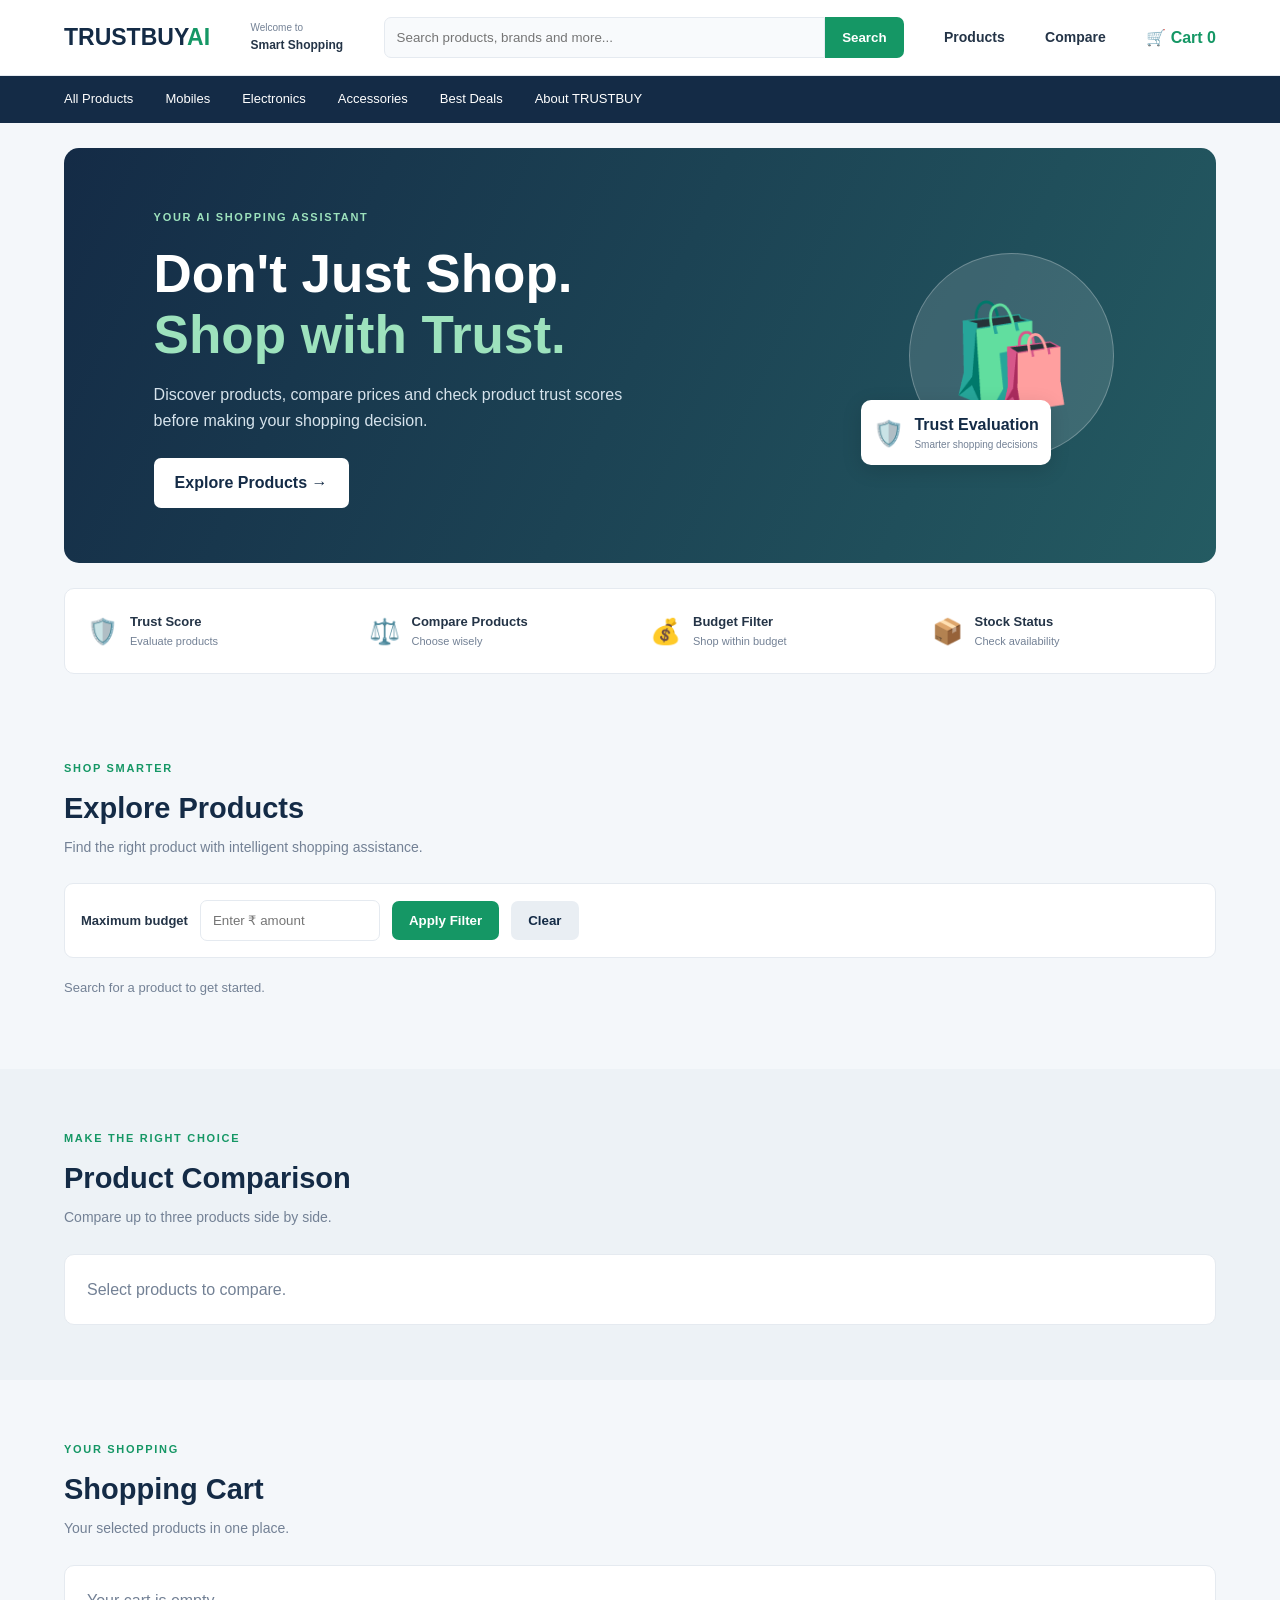
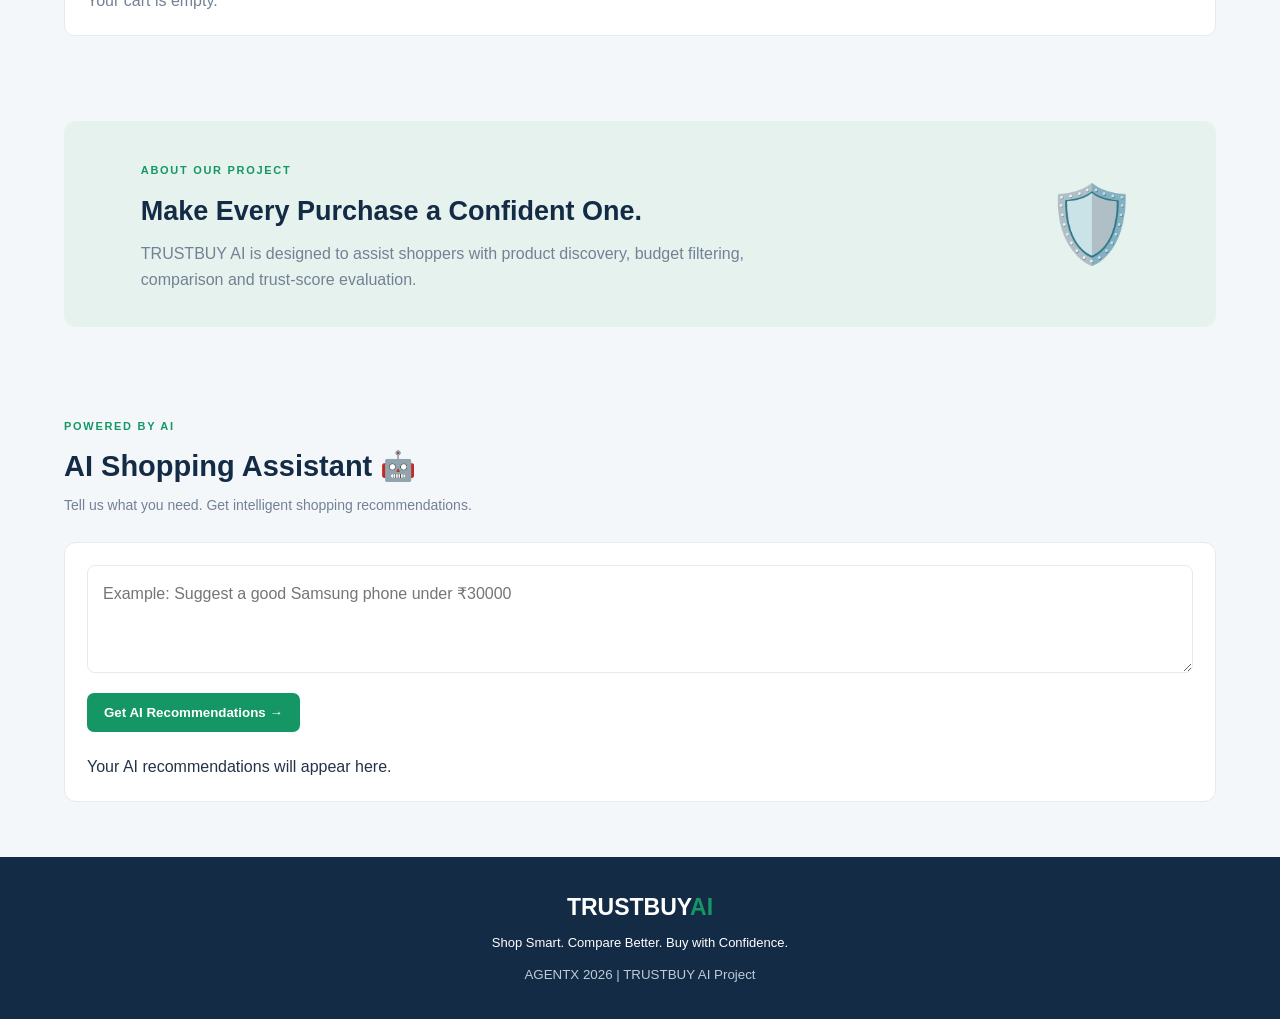
==== frontend/index.html @ 99972a42 "Update TRUSTBUY AI frontend and shopping assistant" ====
<!DOCTYPE html>
<html lang="en">
<head>
    <meta charset="UTF-8">
    <meta name="viewport" content="width=device-width, initial-scale=1.0">
    <title>TRUSTBUY AI | Smart Shopping Marketplace</title>
    <link rel="stylesheet" href="style.css">
</head>
<body>

<header class="topbar">
    <a href="#" class="brand">TRUSTBUY<span>AI</span></a>

    <div class="location">
        <small>Welcome to</small>
        <strong>Smart Shopping</strong>
    </div>

    <div class="header-search">
        <input id="searchInput" placeholder="Search products, brands and more...">
        <button id="searchButton">Search</button>
    </div>

    <a href="#products" class="nav-link">Products</a>
    <a href="#comparison" class="nav-link">Compare</a>
    <a href="#cart" class="cart-link">🛒 Cart <b id="cartCount">0</b></a>
</header>

<nav class="category-nav">
    <a href="#products">All Products</a>
    <a href="#products">Mobiles</a>
    <a href="#products">Electronics</a>
    <a href="#products">Accessories</a>
    <a href="#products">Best Deals</a>
    <a href="#about">About TRUSTBUY</a>
</nav>

<main>
    <section class="hero">
        <div class="hero-text">
            <span class="eyebrow">YOUR AI SHOPPING ASSISTANT</span>
            <h1>Don't Just Shop.<br><span>Shop with Trust.</span></h1>
            <p>
                Discover products, compare prices and check product
                trust scores before making your shopping decision.
            </p>
            <a href="#products" class="hero-button">Explore Products →</a>
        </div>

        <div class="hero-visual">
            <div class="hero-circle">🛍️</div>
            <div class="trust-floating">
                <span>🛡️</span>
                <div>
                    <strong>Trust Evaluation</strong>
                    <small>Smarter shopping decisions</small>
                </div>
            </div>
        </div>
    </section>

    <section class="benefits">
        <div>🛡️ <span><strong>Trust Score</strong><small>Evaluate products</small></span></div>
        <div>⚖️ <span><strong>Compare Products</strong><small>Choose wisely</small></span></div>
        <div>💰 <span><strong>Budget Filter</strong><small>Shop within budget</small></span></div>
        <div>📦 <span><strong>Stock Status</strong><small>Check availability</small></span></div>
    </section>

    <section class="content-section" id="products">
        <div class="section-title">
            <div>
                <span class="eyebrow">SHOP SMARTER</span>
                <h2>Explore Products</h2>
                <p>Find the right product with intelligent shopping assistance.</p>
            </div>
        </div>

        <div class="filter-bar">
            <label for="budgetInput">Maximum budget</label>
            <input type="number" id="budgetInput" placeholder="Enter ₹ amount" min="0">
            <button id="budgetButton">Apply Filter</button>
            <button id="clearButton" class="light-button">Clear</button>
        </div>

        <p id="resultMessage" class="result-message">
            Search for a product to get started.
        </p>

        <div id="productList" class="product-grid"></div>
    </section>

    <section class="content-section comparison-section" id="comparison">
        <div class="section-title">
            <div>
                <span class="eyebrow">MAKE THE RIGHT CHOICE</span>
                <h2>Product Comparison</h2>
                <p>Compare up to three products side by side.</p>
            </div>
        </div>
        <div id="comparisonContent" class="empty-panel">
            Select products to compare.
        </div>
    </section>

    <section class="content-section" id="cart">
        <div class="section-title">
            <div>
                <span class="eyebrow">YOUR SHOPPING</span>
                <h2>Shopping Cart</h2>
                <p>Your selected products in one place.</p>
            </div>
        </div>
        <div id="cartContent" class="empty-panel">
            Your cart is empty.
        </div>
    </section>

    <section class="about-section" id="about">
        <div>
            <span class="eyebrow">ABOUT OUR PROJECT</span>
            <h2>Make Every Purchase a Confident One.</h2>
            <p>
                TRUSTBUY AI is designed to assist shoppers with
                product discovery, budget filtering, comparison
                and trust-score evaluation.
            </p>
        </div>
        <div class="about-icon">🛡️</div>
    </section>
</main>

<section class="content-section" id="ai-assistant">
    <div class="section-title">
        <div>
            <span class="eyebrow">POWERED BY AI</span>
            <h2>AI Shopping Assistant 🤖</h2>
            <p>Tell us what you need. Get intelligent shopping recommendations.</p>
        </div>
    </div>

    <div class="ai-panel">
        <textarea id="aiQuery"
            placeholder="Example: Suggest a good Samsung phone under ₹30000"
            rows="3"></textarea>

        <button id="aiButton">Get AI Recommendations →</button>

        <div id="aiResult" class="ai-result">
            Your AI recommendations will appear here.
        </div>
    </div>
</section>

<footer>
    <a href="#" class="brand">TRUSTBUY<span>AI</span></a>
    <p>Shop Smart. Compare Better. Buy with Confidence.</p>
    <small>AGENTX 2026 | TRUSTBUY AI Project</small>
</footer>

<script src="script.js"></script>
</body>
</html>
---- frontend/style.css ----
:root {
    --navy: #142b46;
    --green: #159765;
    --light: #f4f7fa;
    --text: #243447;
    --muted: #738195;
    --border: #e5eaf0;
}

* {
    margin: 0;
    padding: 0;
    box-sizing: border-box;
}

html {
    scroll-behavior: smooth;
}

body {
    font-family: Arial, sans-serif;
    background: var(--light);
    color: var(--text);
    line-height: 1.6;
}

a {
    text-decoration: none;
    color: inherit;
}

button {
    cursor: pointer;
    border: none;
    font-weight: 600;
    border-radius: 7px;
    padding: 12px 17px;
    background: var(--green);
    color: white;
}

button:hover {
    background: #107c52;
}

button:disabled {
    opacity: .5;
    cursor: not-allowed;
}

input {
    padding: 12px;
    border: 1px solid var(--border);
    border-radius: 7px;
    outline: none;
    min-width: 0;
}

input:focus {
    border-color: var(--green);
}

/* HEADER */

.topbar {
    background: white;
    min-height: 76px;
    padding: 12px 5%;
    display: flex;
    align-items: center;
    gap: 22px;
    justify-content: space-between;
    flex-wrap: wrap;
    border-bottom: 1px solid var(--border);
}

.brand {
    font-size: 23px;
    font-weight: 800;
    color: var(--navy);
    white-space: nowrap;
}

.brand span {
    color: var(--green);
}

.location {
    display: flex;
    flex-direction: column;
    font-size: 12px;
}

.location small {
    color: var(--muted);
}

.header-search {
    display: flex;
    flex: 1;
    max-width: 520px;
}

.header-search input {
    flex: 1;
    border-radius: 7px 0 0 7px;
    background: #f8fafc;
}

.header-search button {
    border-radius: 0 7px 7px 0;
}

.nav-link {
    font-size: 14px;
    font-weight: 600;
}

.cart-link {
    color: var(--green);
    font-weight: bold;
}

/* CATEGORY NAV */

.category-nav {
    background: var(--navy);
    color: white;
    padding: 13px 5%;
    display: flex;
    gap: 32px;
    overflow-x: auto;
    white-space: nowrap;
    font-size: 13px;
}

.category-nav a:hover {
    color: #9de2bd;
}

/* HERO */

.hero {
    margin: 25px 5%;
    padding: 55px 7%;
    min-height: 340px;
    border-radius: 15px;
    background: linear-gradient(115deg, #142b46, #245b62);
    color: white;
    display: flex;
    justify-content: space-between;
    align-items: center;
    gap: 30px;
    overflow: hidden;
}

.hero-text {
    max-width: 570px;
}

.eyebrow {
    color: var(--green);
    font-size: 11px;
    font-weight: 800;
    letter-spacing: 1.7px;
}

.hero .eyebrow {
    color: #9de2bd;
}

.hero h1 {
    font-size: clamp(34px, 5vw, 53px);
    line-height: 1.15;
    margin: 16px 0;
}

.hero h1 span {
    color: #9de2bd;
}

.hero p {
    color: #d6e3ec;
    margin-bottom: 25px;
    max-width: 480px;
}

.hero-button {
    display: inline-block;
    background: white;
    color: var(--navy);
    padding: 12px 21px;
    border-radius: 7px;
    font-weight: bold;
}

.hero-visual {
    position: relative;
    min-width: 230px;
    min-height: 220px;
    display: grid;
    place-items: center;
}

.hero-circle {
    width: 205px;
    height: 205px;
    border-radius: 50%;
    background: rgba(255,255,255,.13);
    border: 1px solid rgba(255,255,255,.25);
    display: grid;
    place-items: center;
    font-size: 100px;
}

.trust-floating {
    position: absolute;
    bottom: 0;
    left: -35px;
    background: white;
    color: var(--navy);
    border-radius: 10px;
    padding: 12px;
    display: flex;
    gap: 10px;
    align-items: center;
    box-shadow: 0 5px 20px #0002;
}

.trust-floating span {
    font-size: 25px;
}

.trust-floating div {
    display: flex;
    flex-direction: column;
}

.trust-floating small {
    color: var(--muted);
    font-size: 10px;
}

/* BENEFITS */

.benefits {
    margin: 25px 5%;
    padding: 22px;
    background: white;
    border: 1px solid var(--border);
    border-radius: 10px;
    display: grid;
    grid-template-columns: repeat(4, 1fr);
    gap: 20px;
}

.benefits > div {
    display: flex;
    gap: 12px;
    align-items: center;
    font-size: 25px;
}

.benefits span {
    display: flex;
    flex-direction: column;
}

.benefits strong {
    font-size: 13px;
}

.benefits small {
    color: var(--muted);
    font-size: 11px;
}

/* CONTENT */

.content-section {
    padding: 55px 5%;
}

.section-title {
    display: flex;
    justify-content: space-between;
    margin-bottom: 25px;
}

.section-title h2 {
    color: var(--navy);
    font-size: 29px;
    margin: 5px 0;
}

.section-title p {
    color: var(--muted);
    font-size: 14px;
}

.filter-bar {
    display: flex;
    align-items: center;
    gap: 12px;
    flex-wrap: wrap;
    background: white;
    padding: 16px;
    border: 1px solid var(--border);
    border-radius: 9px;
    margin-bottom: 20px;
}

.filter-bar label {
    font-size: 13px;
    font-weight: bold;
}

.filter-bar input {
    width: 180px;
}

.light-button {
    background: #e9eef3;
    color: var(--navy);
}

.result-message {
    color: var(--muted);
    font-size: 13px;
    margin: 15px 0;
}

/* PRODUCT CARDS */

.product-grid {
    display: grid;
    grid-template-columns: repeat(4, minmax(0, 1fr));
    gap: 20px;
}

.product-card {
    background: white;
    border: 1px solid var(--border);
    border-radius: 11px;
    padding: 17px;
    transition: .2s;
    min-width: 0;
}

.product-card:hover {
    transform: translateY(-4px);
    box-shadow: 0 8px 22px #172c4414;
    border-color: #b7daca;
}

.product-image {
    height: 135px;
    background: #edf4f1;
    display: grid;
    place-items: center;
    font-size: 65px;
    border-radius: 8px;
    margin-bottom: 15px;
}

.product-card h3 {
    font-size: 16px;
    color: var(--navy);
    overflow-wrap: anywhere;
    margin-bottom: 8px;
}

.product-card p {
    font-size: 12px;
    color: var(--muted);
    margin: 5px 0;
    overflow-wrap: anywhere;
}

.product-card .product-price {
    font-size: 21px;
    color: var(--navy);
    font-weight: 800;
    margin: 9px 0;
}

.stock-good {
    color: var(--green) !important;
    font-weight: bold;
}

.stock-bad {
    color: #c24141 !important;
    font-weight: bold;
}

.product-actions {
    display: grid;
    grid-template-columns: 1fr 1fr;
    gap: 7px;
    margin-top: 13px;
}

.product-actions button {
    padding: 9px 4px;
    font-size: 11px;
}

.trust-button {
    width: 100%;
    margin-top: 9px;
    background: var(--navy);
    font-size: 12px;
}

.trust-button:hover {
    background: #23486d;
}

.trust-result {
    background: #eaf7ef;
    border: 1px solid #c6e8d2;
    color: #137347;
    border-radius: 7px;
    padding: 9px;
    margin-top: 10px;
    font-size: 13px;
    font-weight: bold;
}

/* COMPARISON AND CART */

.comparison-section {
    background: #edf2f6;
}

.empty-panel {
    background: white;
    border: 1px solid var(--border);
    border-radius: 10px;
    padding: 22px;
    overflow-x: auto;
    color: var(--muted);
}

.empty-panel table {
    width: 100%;
    min-width: 420px;
    border-collapse: collapse;
}

.empty-panel th,
.empty-panel td {
    text-align: left;
    padding: 13px;
    border-bottom: 1px solid var(--border);
}

.empty-panel th {
    color: var(--navy);
}

.cart-item {
    display: flex;
    align-items: center;
    justify-content: space-between;
    gap: 15px;
    padding: 13px 0;
    border-bottom: 1px solid var(--border);
}

.cart-item strong {
    color: var(--navy);
}

.cart-item p {
    font-size: 13px;
}

.remove-button {
    background: #c34444;
}

.cart-total {
    color: var(--green);
    font-size: 21px;
    font-weight: bold;
    margin-top: 18px;
}

/* ABOUT AND FOOTER */

.about-section {
    margin: 30px 5%;
    padding: 35px 6%;
    background: #e6f2ed;
    border-radius: 12px;
    display: flex;
    justify-content: space-between;
    align-items: center;
    gap: 25px;
}

.about-section h2 {
    color: var(--navy);
    font-size: 27px;
    margin: 8px 0;
}

.about-section p {
    color: var(--muted);
    max-width: 650px;
}

.about-icon {
    font-size: 75px;
}

footer {
    text-align: center;
    background: var(--navy);
    color: white;
    padding: 32px 15px;
}

footer .brand {
    color: white;
}

footer p {
    font-size: 13px;
    margin: 7px 0;
}

footer small {
    color: #bdcbd8;
}

/* RESPONSIVE */

@media (max-width: 1050px) {
    .product-grid {
        grid-template-columns: repeat(3, minmax(0, 1fr));
    }

    .location {
        display: none;
    }
}

@media (max-width: 750px) {
    .topbar {
        gap: 12px;
    }

    .header-search {
        order: 3;
        flex-basis: 100%;
        max-width: none;
    }

    .hero {
        padding: 40px 25px;
    }

    .hero-visual {
        display: none;
    }

    .benefits {
        grid-template-columns: repeat(2, 1fr);
    }

    .product-grid {
        grid-template-columns: repeat(2, minmax(0, 1fr));
    }
}

@media (max-width: 450px) {
    .product-grid {
        grid-template-columns: 1fr;
    }

    .benefits {
        grid-template-columns: 1fr 1fr;
        padding: 13px;
    }

    .benefits > div {
        font-size: 20px;
    }

    .filter-bar input {
        width: 100%;
    }

    .about-icon {
        display: none;
    }

    .hero {
        margin: 12px;
    }

    .content-section {
        padding: 38px 15px;
    }
}

.ai-panel {
    background: white;
    border: 1px solid var(--border);
    border-radius: 12px;
    padding: 22px;
}

.ai-panel textarea {
    width: 100%;
    padding: 15px;
    border: 1px solid var(--border);
    border-radius: 8px;
    font: inherit;
    resize: vertical;
    margin-bottom: 12px;
}

.ai-result {
    margin-top: 18px;
    padding: 15px;
    background: #f4f7fa;
    border-radius: 8px;
    white-space: pre-wrap;
    overflow-wrap: anywhere;
}

/* AI RECOMMENDATION DESIGN */

.ai-result {
    margin-top: 22px;
    background: transparent;
    padding: 0;
    white-space: normal;
}

.ai-heading {
    color: #142b46;
    margin-bottom: 8px;
}

.ai-summary {
    color: #738195;
    font-size: 14px;
    margin-bottom: 20px;
}

.ai-product-grid {
    display: grid;
    grid-template-columns: repeat(auto-fit, minmax(230px, 1fr));
    gap: 18px;
}

.ai-product-card {
    background: white;
    padding: 20px;
    border-radius: 12px;
    border: 1px solid #e5eaf0;
    box-shadow: 0 4px 15px #142b4610;
}

.ai-product-icon {
    height: 110px;
    background: #edf4f1;
    display: grid;
    place-items: center;
    font-size: 55px;
    border-radius: 9px;
    margin-bottom: 15px;
}

.ai-product-card h3 {
    color: #142b46;
    font-size: 18px;
}

.ai-price {
    color: #159765;
    font-size: 25px;
    font-weight: 800;
    margin: 8px 0;
}

.ai-detail {
    color: #738195;
    font-size: 13px;
    margin: 5px 0;
}

.ai-stock {
    padding: 7px 10px;
    border-radius: 6px;
    display: inline-block;
    margin: 12px 0;
    font-size: 12px;
    font-weight: bold;
}

.ai-available {
    background: #e4f6ec;
    color: #159765;
}

.ai-unavailable {
    background: #ffe8e8;
    color: #c03939;
}

.ai-action {
    width: 100%;
    margin-top: 9px;
}

.ai-trust {
    background: #142b46;
}

.ai-stock-button {
    background: #159765;
}

.ai-verification {
    background: #f1f6f9;
    border-radius: 7px;
    padding: 10px;
    font-size: 13px;
    margin-top: 10px;
    color: #142b46;
}

.ai-insight {
    background: #e9f6ef;
    border-left: 4px solid #159765;
    padding: 15px;
    border-radius: 7px;
    margin-top: 20px;
    color: #176b49;
}
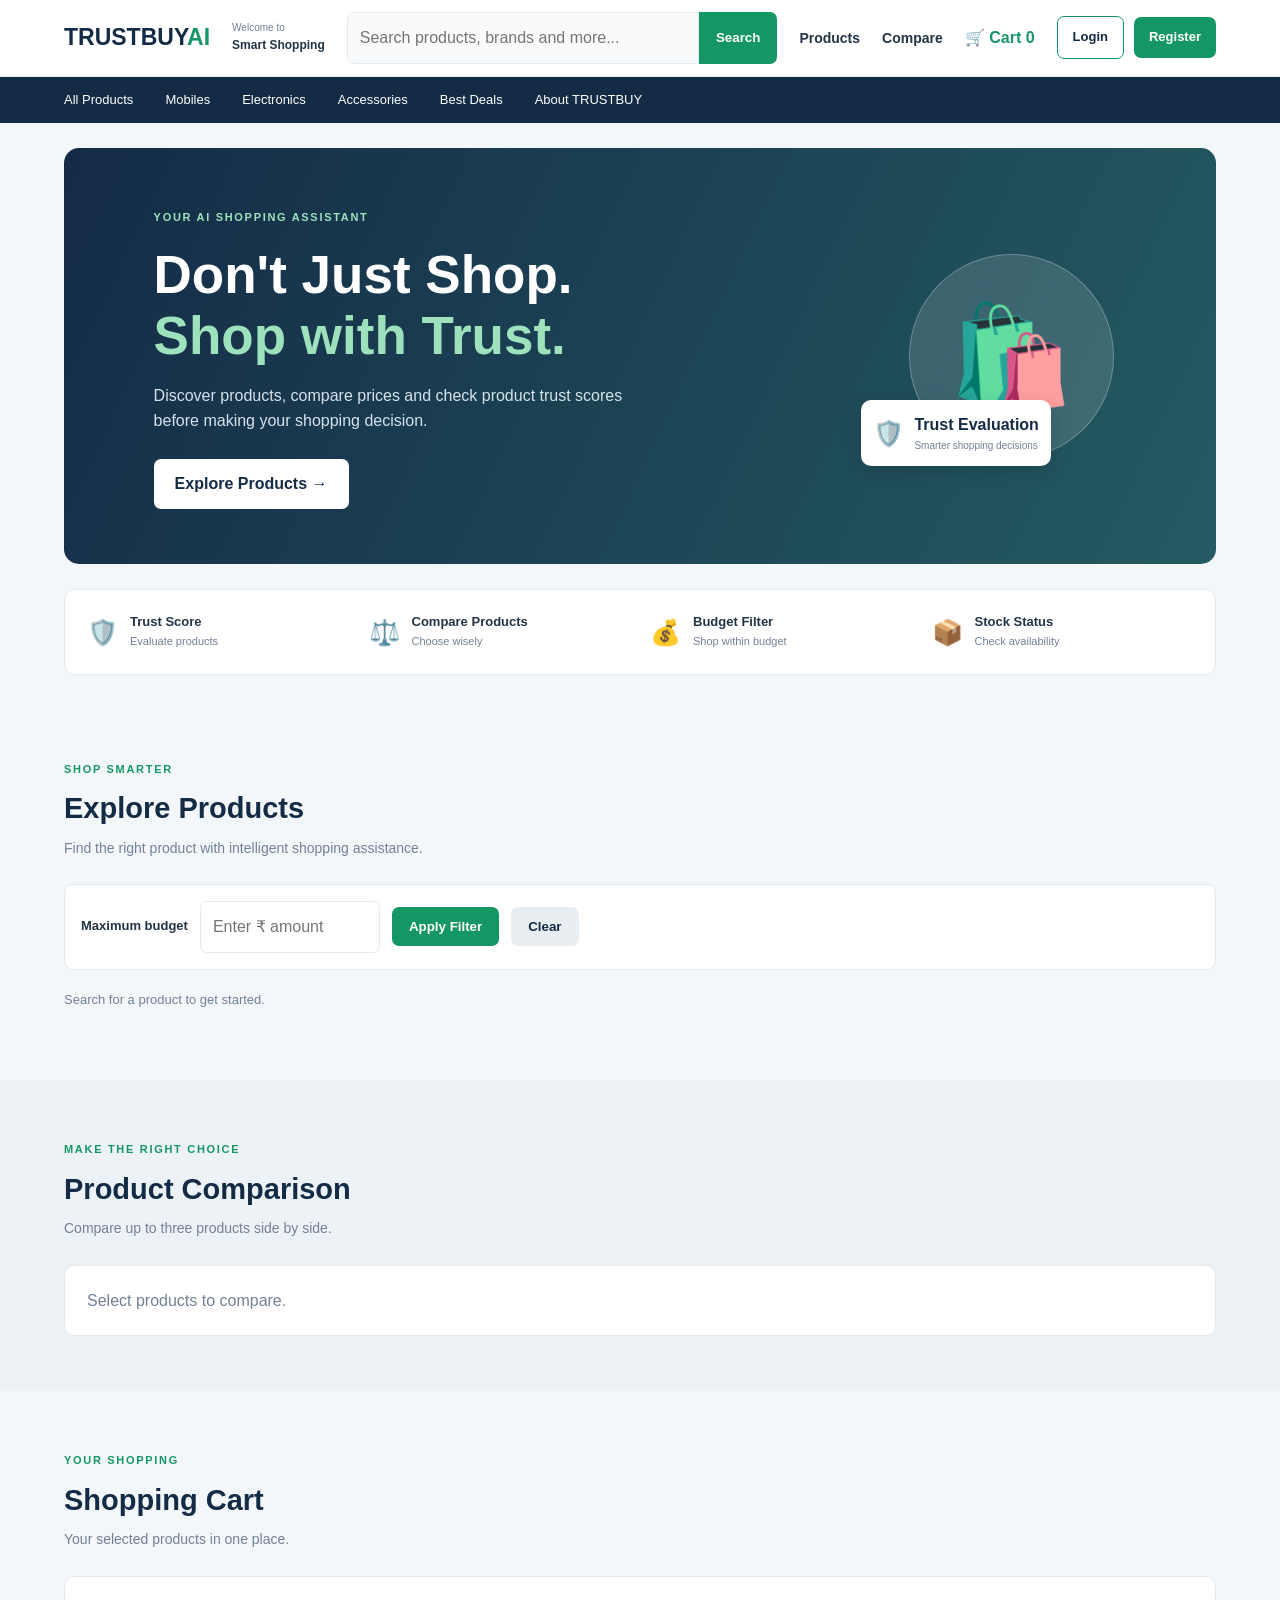
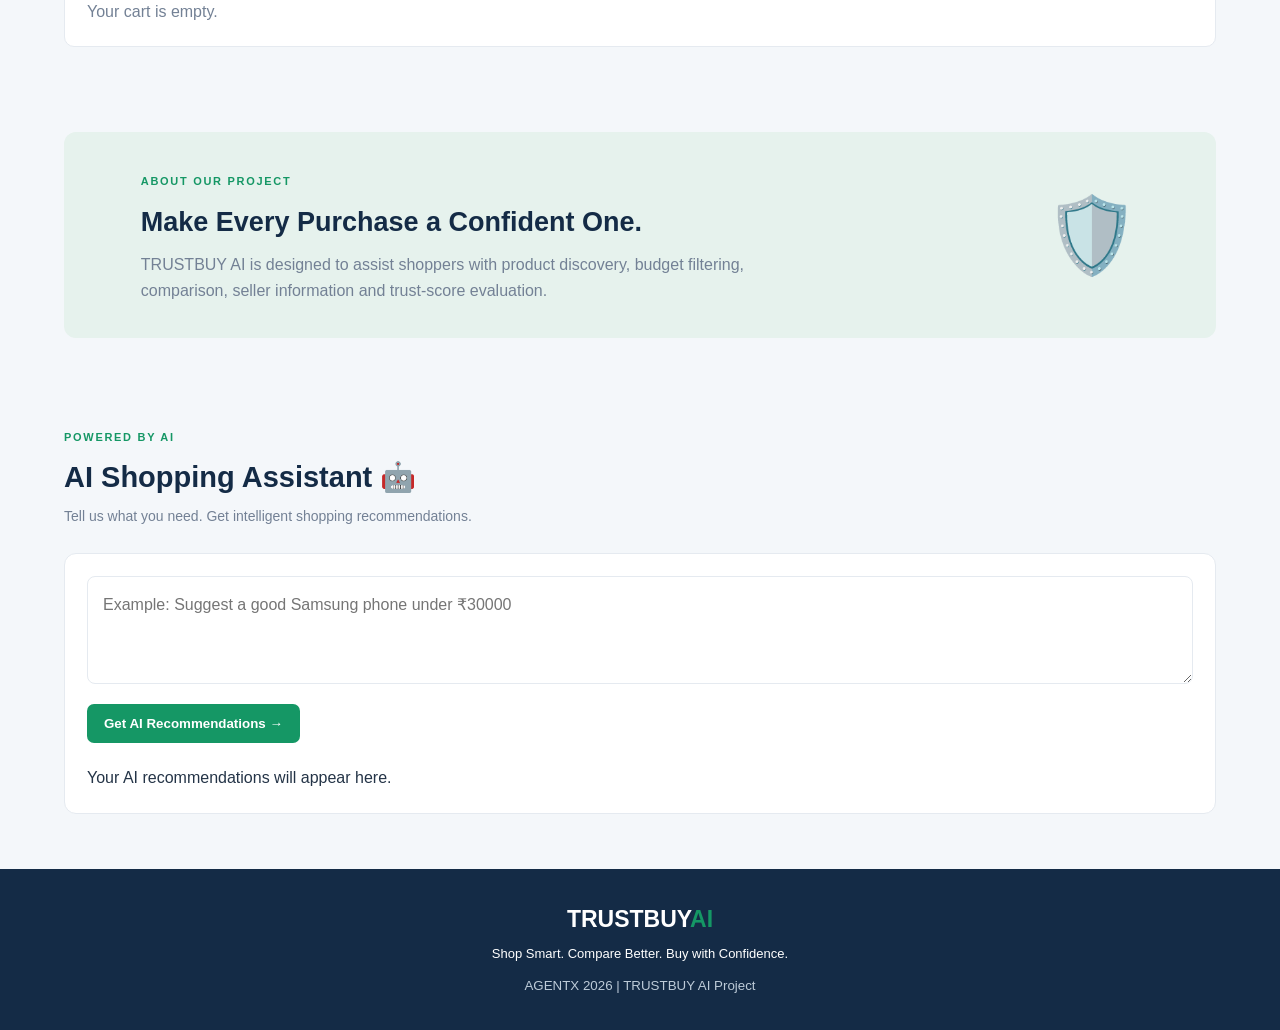
==== commit 73c5a24d: "Update gitignore and TRUSTBUY AI project" ====
--- a/frontend/index.html
+++ b/frontend/index.html
@@ -9,8 +9,12 @@
 </head>
 <body>
 
+<!-- HEADER -->
 <header class="topbar">
-    <a href="#" class="brand">TRUSTBUY<span>AI</span></a>
+
+    <a href="index.html" class="brand">
+        TRUSTBUY<span>AI</span>
+    </a>
 
     <div class="location">
         <small>Welcome to</small>
@@ -18,15 +22,26 @@
     </div>
 
     <div class="header-search">
-        <input id="searchInput" placeholder="Search products, brands and more...">
+        <input id="searchInput"
+               placeholder="Search products, brands and more...">
         <button id="searchButton">Search</button>
     </div>
 
     <a href="#products" class="nav-link">Products</a>
     <a href="#comparison" class="nav-link">Compare</a>
-    <a href="#cart" class="cart-link">🛒 Cart <b id="cartCount">0</b></a>
+    <a href="#cart" class="cart-link">
+        🛒 Cart <b id="cartCount">0</b>
+    </a>
+
+    <!-- LOGIN AND REGISTER -->
+    <div class="auth-nav">
+        <a href="login.html" class="login-nav">Login</a>
+        <a href="register.html" class="register-nav">Register</a>
+    </div>
+
 </header>
 
+<!-- CATEGORY NAVIGATION -->
 <nav class="category-nav">
     <a href="#products">All Products</a>
     <a href="#products">Mobiles</a>
@@ -37,19 +52,35 @@
 </nav>
 
 <main>
+
+    <!-- HERO SECTION -->
     <section class="hero">
+
         <div class="hero-text">
-            <span class="eyebrow">YOUR AI SHOPPING ASSISTANT</span>
-            <h1>Don't Just Shop.<br><span>Shop with Trust.</span></h1>
+
+            <span class="eyebrow">
+                YOUR AI SHOPPING ASSISTANT
+            </span>
+
+            <h1>
+                Don't Just Shop.<br>
+                <span>Shop with Trust.</span>
+            </h1>
+
             <p>
                 Discover products, compare prices and check product
                 trust scores before making your shopping decision.
             </p>
-            <a href="#products" class="hero-button">Explore Products →</a>
+
+            <a href="#products" class="hero-button">
+                Explore Products →
+            </a>
+
         </div>
 
         <div class="hero-visual">
             <div class="hero-circle">🛍️</div>
+
             <div class="trust-floating">
                 <span>🛡️</span>
                 <div>
@@ -58,29 +89,76 @@
                 </div>
             </div>
         </div>
-    </section>
-
+
+    </section>
+
+    <!-- BENEFITS -->
     <section class="benefits">
-        <div>🛡️ <span><strong>Trust Score</strong><small>Evaluate products</small></span></div>
-        <div>⚖️ <span><strong>Compare Products</strong><small>Choose wisely</small></span></div>
-        <div>💰 <span><strong>Budget Filter</strong><small>Shop within budget</small></span></div>
-        <div>📦 <span><strong>Stock Status</strong><small>Check availability</small></span></div>
-    </section>
-
+
+        <div>
+            🛡️
+            <span>
+                <strong>Trust Score</strong>
+                <small>Evaluate products</small>
+            </span>
+        </div>
+
+        <div>
+            ⚖️
+            <span>
+                <strong>Compare Products</strong>
+                <small>Choose wisely</small>
+            </span>
+        </div>
+
+        <div>
+            💰
+            <span>
+                <strong>Budget Filter</strong>
+                <small>Shop within budget</small>
+            </span>
+        </div>
+
+        <div>
+            📦
+            <span>
+                <strong>Stock Status</strong>
+                <small>Check availability</small>
+            </span>
+        </div>
+
+    </section>
+
+    <!-- PRODUCTS -->
     <section class="content-section" id="products">
+
         <div class="section-title">
             <div>
                 <span class="eyebrow">SHOP SMARTER</span>
                 <h2>Explore Products</h2>
-                <p>Find the right product with intelligent shopping assistance.</p>
+                <p>
+                    Find the right product with intelligent shopping assistance.
+                </p>
             </div>
         </div>
 
         <div class="filter-bar">
+
             <label for="budgetInput">Maximum budget</label>
-            <input type="number" id="budgetInput" placeholder="Enter ₹ amount" min="0">
-            <button id="budgetButton">Apply Filter</button>
-            <button id="clearButton" class="light-button">Clear</button>
+
+            <input type="number"
+                   id="budgetInput"
+                   placeholder="Enter ₹ amount"
+                   min="0">
+
+            <button id="budgetButton">
+                Apply Filter
+            </button>
+
+            <button id="clearButton" class="light-button">
+                Clear
+            </button>
+
         </div>
 
         <p id="resultMessage" class="result-message">
@@ -88,9 +166,13 @@
         </p>
 
         <div id="productList" class="product-grid"></div>
-    </section>
-
-    <section class="content-section comparison-section" id="comparison">
+
+    </section>
+
+    <!-- COMPARISON -->
+    <section class="content-section comparison-section"
+             id="comparison">
+
         <div class="section-title">
             <div>
                 <span class="eyebrow">MAKE THE RIGHT CHOICE</span>
@@ -98,12 +180,16 @@
                 <p>Compare up to three products side by side.</p>
             </div>
         </div>
+
         <div id="comparisonContent" class="empty-panel">
             Select products to compare.
         </div>
-    </section>
-
+
+    </section>
+
+    <!-- CART -->
     <section class="content-section" id="cart">
+
         <div class="section-title">
             <div>
                 <span class="eyebrow">YOUR SHOPPING</span>
@@ -111,53 +197,82 @@
                 <p>Your selected products in one place.</p>
             </div>
         </div>
+
         <div id="cartContent" class="empty-panel">
             Your cart is empty.
         </div>
-    </section>
-
+
+    </section>
+
+    <!-- ABOUT -->
     <section class="about-section" id="about">
+
         <div>
             <span class="eyebrow">ABOUT OUR PROJECT</span>
+
             <h2>Make Every Purchase a Confident One.</h2>
+
             <p>
                 TRUSTBUY AI is designed to assist shoppers with
-                product discovery, budget filtering, comparison
-                and trust-score evaluation.
+                product discovery, budget filtering, comparison,
+                seller information and trust-score evaluation.
             </p>
         </div>
+
         <div class="about-icon">🛡️</div>
-    </section>
+
+    </section>
+
+    <!-- AI ASSISTANT -->
+    <section class="content-section" id="ai-assistant">
+
+        <div class="section-title">
+            <div>
+                <span class="eyebrow">POWERED BY AI</span>
+
+                <h2>AI Shopping Assistant 🤖</h2>
+
+                <p>
+                    Tell us what you need.
+                    Get intelligent shopping recommendations.
+                </p>
+            </div>
+        </div>
+
+        <div class="ai-panel">
+
+            <textarea id="aiQuery"
+                      placeholder="Example: Suggest a good Samsung phone under ₹30000"
+                      rows="3"></textarea>
+
+            <button id="aiButton">
+                Get AI Recommendations →
+            </button>
+
+            <div id="aiResult" class="ai-result">
+                Your AI recommendations will appear here.
+            </div>
+
+        </div>
+
+    </section>
+
 </main>
 
-<section class="content-section" id="ai-assistant">
-    <div class="section-title">
-        <div>
-            <span class="eyebrow">POWERED BY AI</span>
-            <h2>AI Shopping Assistant 🤖</h2>
-            <p>Tell us what you need. Get intelligent shopping recommendations.</p>
-        </div>
-    </div>
-
-    <div class="ai-panel">
-        <textarea id="aiQuery"
-            placeholder="Example: Suggest a good Samsung phone under ₹30000"
-            rows="3"></textarea>
-
-        <button id="aiButton">Get AI Recommendations →</button>
-
-        <div id="aiResult" class="ai-result">
-            Your AI recommendations will appear here.
-        </div>
-    </div>
-</section>
-
+<!-- FOOTER -->
 <footer>
-    <a href="#" class="brand">TRUSTBUY<span>AI</span></a>
+
+    <a href="index.html" class="brand">
+        TRUSTBUY<span>AI</span>
+    </a>
+
     <p>Shop Smart. Compare Better. Buy with Confidence.</p>
+
     <small>AGENTX 2026 | TRUSTBUY AI Project</small>
+
 </footer>
 
 <script src="script.js"></script>
+
 </body>
 </html>
--- a/frontend/style.css
+++ b/frontend/style.css
@@ -1,3 +1,7 @@
+
+/* =====================================
+   TRUSTBUY AI - COMPLETE STYLESHEET
+===================================== */
 
 :root {
     --navy: #142b46;
@@ -49,7 +53,8 @@
     cursor: not-allowed;
 }
 
-input {
+input, select, textarea {
+    font: inherit;
     padding: 12px;
     border: 1px solid var(--border);
     border-radius: 7px;
@@ -57,7 +62,7 @@
     min-width: 0;
 }
 
-input:focus {
+input:focus, select:focus, textarea:focus {
     border-color: var(--green);
 }
 
@@ -120,6 +125,40 @@
 .cart-link {
     color: var(--green);
     font-weight: bold;
+}
+
+/* LOGIN AND REGISTER NAVIGATION */
+
+.auth-nav {
+    display: flex;
+    align-items: center;
+    gap: 10px;
+}
+
+.login-nav {
+    color: var(--navy);
+    font-weight: bold;
+    font-size: 13px;
+    padding: 10px 15px;
+    border: 1px solid var(--green);
+    border-radius: 7px;
+}
+
+.login-nav:hover {
+    background: #eaf7ef;
+}
+
+.register-nav {
+    color: white;
+    background: var(--green);
+    font-weight: bold;
+    font-size: 13px;
+    padding: 10px 15px;
+    border-radius: 7px;
+}
+
+.register-nav:hover {
+    background: #107c52;
 }
 
 /* CATEGORY NAV */
@@ -537,76 +576,7 @@
     color: #bdcbd8;
 }
 
-/* RESPONSIVE */
-
-@media (max-width: 1050px) {
-    .product-grid {
-        grid-template-columns: repeat(3, minmax(0, 1fr));
-    }
-
-    .location {
-        display: none;
-    }
-}
-
-@media (max-width: 750px) {
-    .topbar {
-        gap: 12px;
-    }
-
-    .header-search {
-        order: 3;
-        flex-basis: 100%;
-        max-width: none;
-    }
-
-    .hero {
-        padding: 40px 25px;
-    }
-
-    .hero-visual {
-        display: none;
-    }
-
-    .benefits {
-        grid-template-columns: repeat(2, 1fr);
-    }
-
-    .product-grid {
-        grid-template-columns: repeat(2, minmax(0, 1fr));
-    }
-}
-
-@media (max-width: 450px) {
-    .product-grid {
-        grid-template-columns: 1fr;
-    }
-
-    .benefits {
-        grid-template-columns: 1fr 1fr;
-        padding: 13px;
-    }
-
-    .benefits > div {
-        font-size: 20px;
-    }
-
-    .filter-bar input {
-        width: 100%;
-    }
-
-    .about-icon {
-        display: none;
-    }
-
-    .hero {
-        margin: 12px;
-    }
-
-    .content-section {
-        padding: 38px 15px;
-    }
-}
+/* AI ASSISTANT */
 
 .ai-panel {
     background: white;
@@ -626,30 +596,20 @@
 }
 
 .ai-result {
-    margin-top: 18px;
-    padding: 15px;
-    background: #f4f7fa;
-    border-radius: 8px;
-    white-space: pre-wrap;
-    overflow-wrap: anywhere;
-}
-
-/* AI RECOMMENDATION DESIGN */
-
-.ai-result {
     margin-top: 22px;
     background: transparent;
     padding: 0;
     white-space: normal;
+    overflow-wrap: anywhere;
 }
 
 .ai-heading {
-    color: #142b46;
+    color: var(--navy);
     margin-bottom: 8px;
 }
 
 .ai-summary {
-    color: #738195;
+    color: var(--muted);
     font-size: 14px;
     margin-bottom: 20px;
 }
@@ -664,7 +624,7 @@
     background: white;
     padding: 20px;
     border-radius: 12px;
-    border: 1px solid #e5eaf0;
+    border: 1px solid var(--border);
     box-shadow: 0 4px 15px #142b4610;
 }
 
@@ -679,19 +639,19 @@
 }
 
 .ai-product-card h3 {
-    color: #142b46;
+    color: var(--navy);
     font-size: 18px;
 }
 
 .ai-price {
-    color: #159765;
+    color: var(--green);
     font-size: 25px;
     font-weight: 800;
     margin: 8px 0;
 }
 
 .ai-detail {
-    color: #738195;
+    color: var(--muted);
     font-size: 13px;
     margin: 5px 0;
 }
@@ -707,7 +667,7 @@
 
 .ai-available {
     background: #e4f6ec;
-    color: #159765;
+    color: var(--green);
 }
 
 .ai-unavailable {
@@ -721,11 +681,11 @@
 }
 
 .ai-trust {
-    background: #142b46;
+    background: var(--navy);
 }
 
 .ai-stock-button {
-    background: #159765;
+    background: var(--green);
 }
 
 .ai-verification {
@@ -734,14 +694,207 @@
     padding: 10px;
     font-size: 13px;
     margin-top: 10px;
-    color: #142b46;
+    color: var(--navy);
 }
 
 .ai-insight {
     background: #e9f6ef;
-    border-left: 4px solid #159765;
+    border-left: 4px solid var(--green);
     padding: 15px;
     border-radius: 7px;
     margin-top: 20px;
     color: #176b49;
 }
+
+/* LOGIN AND REGISTRATION */
+
+.auth-page {
+    min-height: 100vh;
+    display: flex;
+    justify-content: center;
+    align-items: center;
+    padding: 25px;
+    background: linear-gradient(135deg, #142b46, #245b62);
+}
+
+.auth-container {
+    width: 100%;
+    max-width: 440px;
+    background: white;
+    padding: 38px;
+    border-radius: 16px;
+    box-shadow: 0 15px 45px #0003;
+}
+
+.auth-container .brand {
+    display: block;
+    text-align: center;
+    font-size: 27px;
+    margin-bottom: 18px;
+}
+
+.auth-icon {
+    font-size: 48px;
+    text-align: center;
+    margin: 10px 0;
+}
+
+.auth-container h1 {
+    text-align: center;
+    color: var(--navy);
+    margin-bottom: 5px;
+}
+
+.auth-container > p {
+    text-align: center;
+    color: var(--muted);
+    margin-bottom: 20px;
+}
+
+.auth-container form {
+    display: flex;
+    flex-direction: column;
+    gap: 11px;
+}
+
+.auth-container label {
+    font-size: 13px;
+    font-weight: bold;
+    color: var(--text);
+}
+
+.auth-container input {
+    width: 100%;
+    padding: 13px;
+    border: 1px solid #dce3e9;
+    border-radius: 7px;
+}
+
+.auth-container input:focus {
+    border-color: var(--green);
+}
+
+.auth-container button {
+    width: 100%;
+    margin-top: 12px;
+    padding: 14px;
+    background: var(--green);
+    font-size: 14px;
+}
+
+.auth-container button:hover {
+    background: #107c52;
+}
+
+.auth-message {
+    font-size: 13px;
+    margin-top: 15px;
+    text-align: center;
+}
+
+.auth-switch {
+    text-align: center;
+    font-size: 13px;
+    margin-top: 22px;
+    color: var(--muted);
+}
+
+.auth-switch a {
+    color: var(--green);
+    font-weight: bold;
+}
+
+.back-home {
+    display: block;
+    text-align: center;
+    margin-top: 20px;
+    font-size: 13px;
+    color: var(--navy);
+}
+
+/* CATEGORY SELECT */
+
+#categorySelect {
+    min-width: 180px;
+    background: white;
+}
+
+/* RESPONSIVE DESIGN */
+
+@media (max-width: 1050px) {
+    .product-grid {
+        grid-template-columns: repeat(3, minmax(0, 1fr));
+    }
+
+    .location {
+        display: none;
+    }
+}
+
+@media (max-width: 750px) {
+    .topbar {
+        gap: 12px;
+    }
+
+    .header-search {
+        order: 3;
+        flex-basis: 100%;
+        max-width: none;
+    }
+
+    .hero {
+        padding: 40px 25px;
+    }
+
+    .hero-visual {
+        display: none;
+    }
+
+    .benefits {
+        grid-template-columns: repeat(2, 1fr);
+    }
+
+    .product-grid {
+        grid-template-columns: repeat(2, minmax(0, 1fr));
+    }
+
+    .auth-nav {
+        width: 100%;
+        justify-content: flex-end;
+    }
+}
+
+@media (max-width: 480px) {
+    .product-grid {
+        grid-template-columns: 1fr;
+    }
+
+    .benefits {
+        grid-template-columns: 1fr 1fr;
+        padding: 13px;
+    }
+
+    .benefits > div {
+        font-size: 20px;
+    }
+
+    .filter-bar input {
+        width: 100%;
+    }
+
+    .about-icon {
+        display: none;
+    }
+
+    .hero {
+        margin: 12px;
+    }
+
+    .content-section {
+        padding: 38px 15px;
+    }
+
+    .auth-container {
+        padding: 25px 20px;
+    }
+}
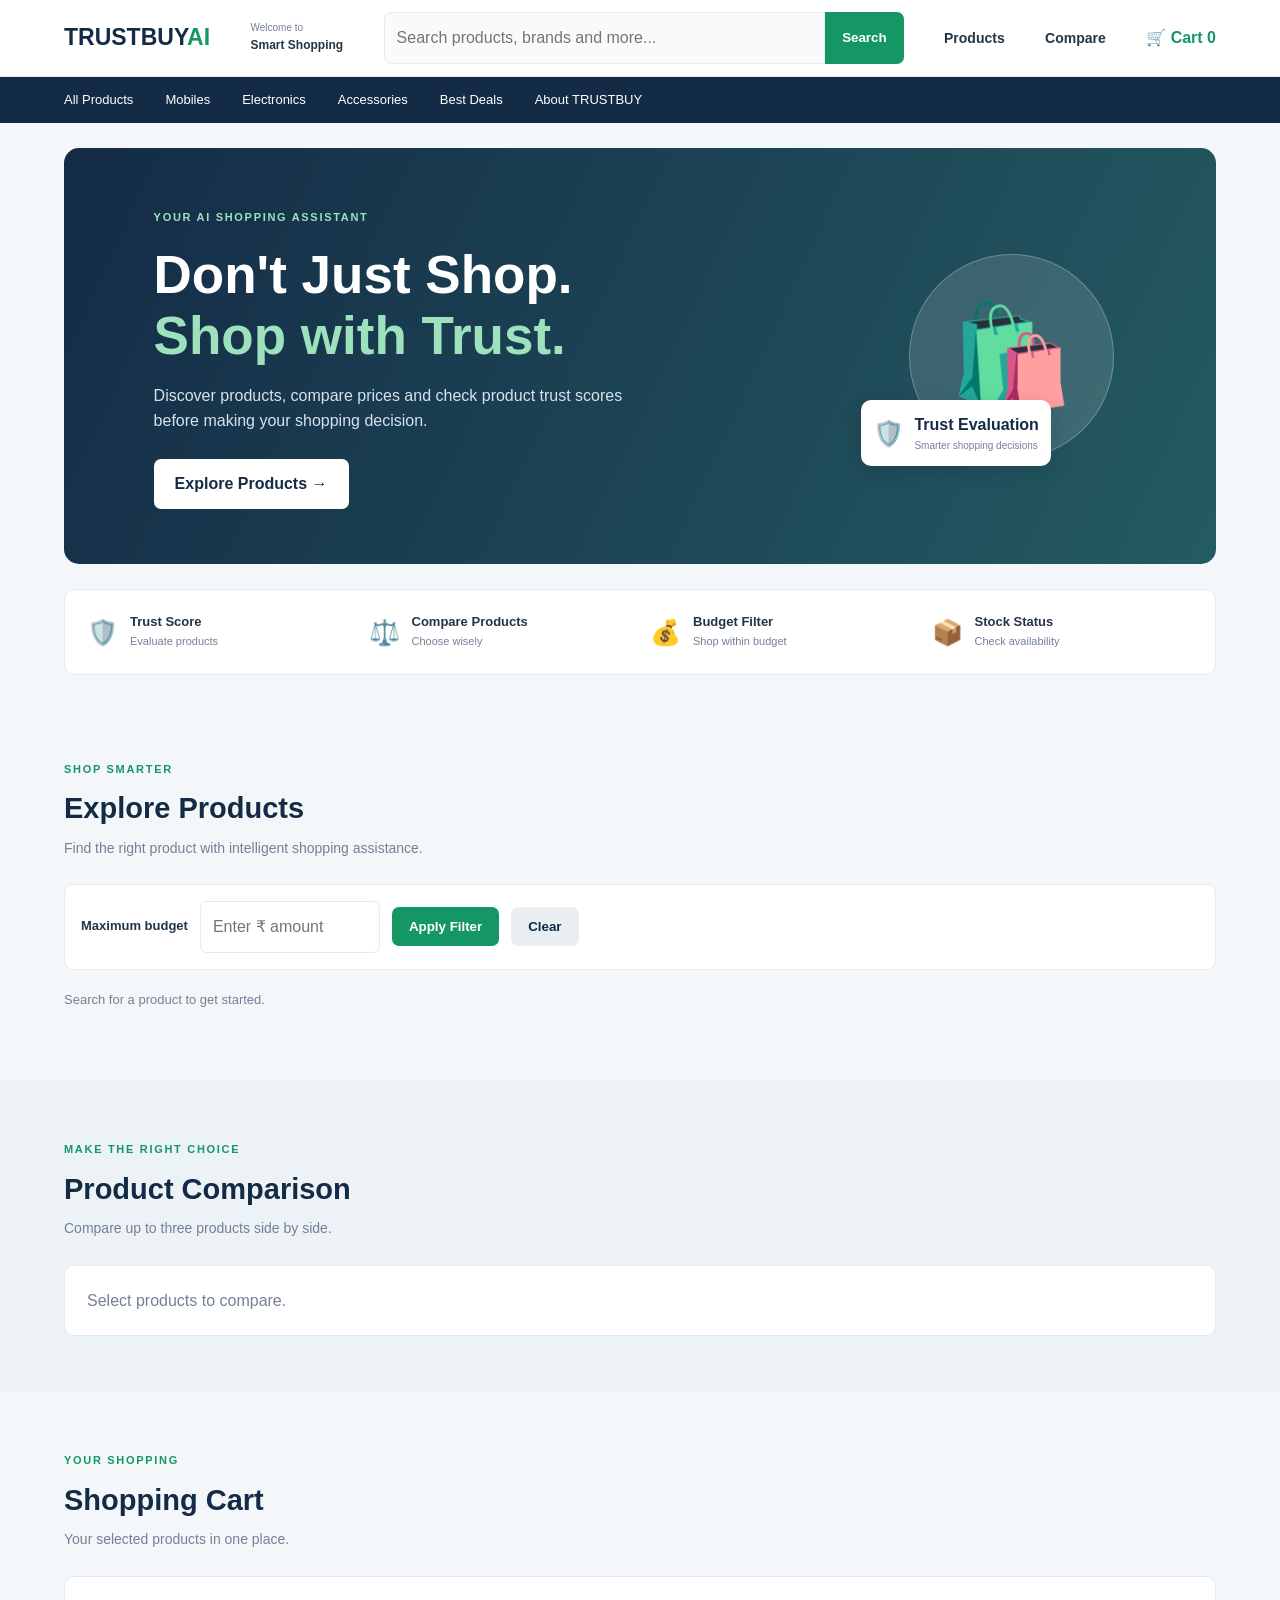
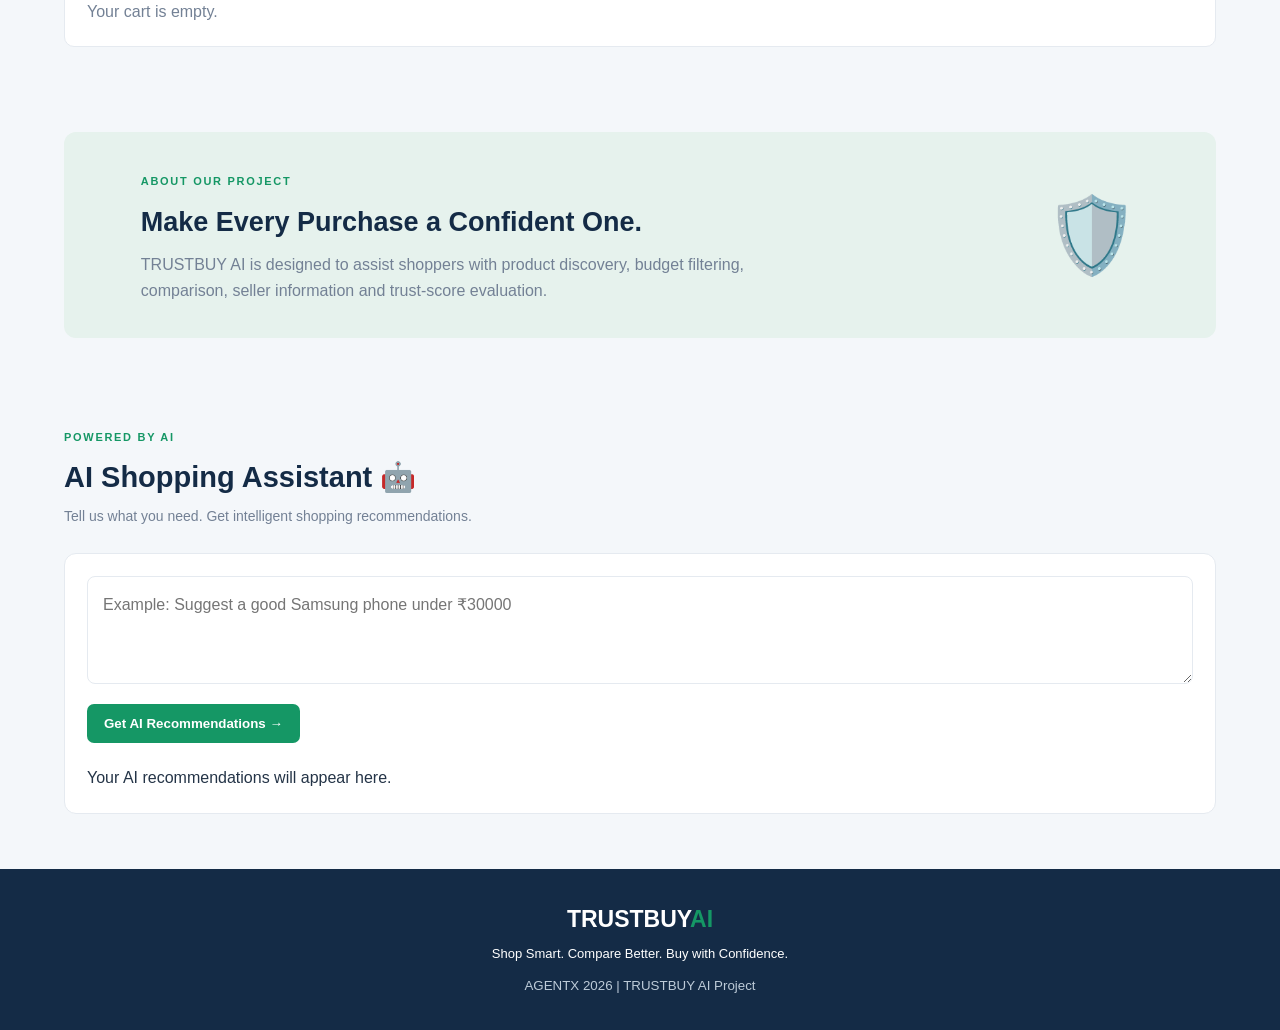
==== commit 65cbc099: "Update TRUSTBUY AI frontend design" ====
--- a/frontend/index.html
+++ b/frontend/index.html
@@ -4,9 +4,12 @@
 <head>
     <meta charset="UTF-8">
     <meta name="viewport" content="width=device-width, initial-scale=1.0">
+
     <title>TRUSTBUY AI | Smart Shopping Marketplace</title>
+
     <link rel="stylesheet" href="style.css">
 </head>
+
 <body>
 
 <!-- HEADER -->
@@ -22,34 +25,38 @@
     </div>
 
     <div class="header-search">
-        <input id="searchInput"
-               placeholder="Search products, brands and more...">
+        <input
+            id="searchInput"
+            type="text"
+            placeholder="Search products, brands and more..."
+        >
+
         <button id="searchButton">Search</button>
     </div>
 
     <a href="#products" class="nav-link">Products</a>
+
     <a href="#comparison" class="nav-link">Compare</a>
+
     <a href="#cart" class="cart-link">
         🛒 Cart <b id="cartCount">0</b>
     </a>
 
-    <!-- LOGIN AND REGISTER -->
-    <div class="auth-nav">
-        <a href="login.html" class="login-nav">Login</a>
-        <a href="register.html" class="register-nav">Register</a>
-    </div>
-
 </header>
+
 
 <!-- CATEGORY NAVIGATION -->
 <nav class="category-nav">
+
     <a href="#products">All Products</a>
     <a href="#products">Mobiles</a>
     <a href="#products">Electronics</a>
     <a href="#products">Accessories</a>
     <a href="#products">Best Deals</a>
     <a href="#about">About TRUSTBUY</a>
+
 </nav>
+
 
 <main>
 
@@ -79,18 +86,24 @@
         </div>
 
         <div class="hero-visual">
+
             <div class="hero-circle">🛍️</div>
 
             <div class="trust-floating">
+
                 <span>🛡️</span>
+
                 <div>
                     <strong>Trust Evaluation</strong>
                     <small>Smarter shopping decisions</small>
                 </div>
-            </div>
-        </div>
-
-    </section>
+
+            </div>
+
+        </div>
+
+    </section>
+
 
     <!-- BENEFITS -->
     <section class="benefits">
@@ -129,27 +142,38 @@
 
     </section>
 
-    <!-- PRODUCTS -->
+
+    <!-- PRODUCTS SECTION -->
     <section class="content-section" id="products">
 
         <div class="section-title">
+
             <div>
                 <span class="eyebrow">SHOP SMARTER</span>
+
                 <h2>Explore Products</h2>
+
                 <p>
                     Find the right product with intelligent shopping assistance.
                 </p>
             </div>
-        </div>
-
+
+        </div>
+
+
+        <!-- BUDGET FILTER -->
         <div class="filter-bar">
 
-            <label for="budgetInput">Maximum budget</label>
-
-            <input type="number"
-                   id="budgetInput"
-                   placeholder="Enter ₹ amount"
-                   min="0">
+            <label for="budgetInput">
+                Maximum budget
+            </label>
+
+            <input
+                type="number"
+                id="budgetInput"
+                placeholder="Enter ₹ amount"
+                min="0"
+            >
 
             <button id="budgetButton">
                 Apply Filter
@@ -161,24 +185,36 @@
 
         </div>
 
+
         <p id="resultMessage" class="result-message">
             Search for a product to get started.
         </p>
 
+
+        <!-- PRODUCT CARDS -->
         <div id="productList" class="product-grid"></div>
 
     </section>
 
-    <!-- COMPARISON -->
-    <section class="content-section comparison-section"
-             id="comparison">
+
+    <!-- PRODUCT COMPARISON -->
+    <section
+        class="content-section comparison-section"
+        id="comparison"
+    >
 
         <div class="section-title">
+
             <div>
                 <span class="eyebrow">MAKE THE RIGHT CHOICE</span>
+
                 <h2>Product Comparison</h2>
-                <p>Compare up to three products side by side.</p>
-            </div>
+
+                <p>
+                    Compare up to three products side by side.
+                </p>
+            </div>
+
         </div>
 
         <div id="comparisonContent" class="empty-panel">
@@ -187,15 +223,22 @@
 
     </section>
 
-    <!-- CART -->
+
+    <!-- SHOPPING CART -->
     <section class="content-section" id="cart">
 
         <div class="section-title">
+
             <div>
                 <span class="eyebrow">YOUR SHOPPING</span>
+
                 <h2>Shopping Cart</h2>
-                <p>Your selected products in one place.</p>
-            </div>
+
+                <p>
+                    Your selected products in one place.
+                </p>
+            </div>
+
         </div>
 
         <div id="cartContent" class="empty-panel">
@@ -204,46 +247,70 @@
 
     </section>
 
-    <!-- ABOUT -->
+
+    <!-- ABOUT SECTION -->
     <section class="about-section" id="about">
 
         <div>
-            <span class="eyebrow">ABOUT OUR PROJECT</span>
-
-            <h2>Make Every Purchase a Confident One.</h2>
+
+            <span class="eyebrow">
+                ABOUT OUR PROJECT
+            </span>
+
+            <h2>
+                Make Every Purchase a Confident One.
+            </h2>
 
             <p>
                 TRUSTBUY AI is designed to assist shoppers with
                 product discovery, budget filtering, comparison,
                 seller information and trust-score evaluation.
             </p>
-        </div>
-
-        <div class="about-icon">🛡️</div>
-
-    </section>
-
-    <!-- AI ASSISTANT -->
-    <section class="content-section" id="ai-assistant">
+
+        </div>
+
+        <div class="about-icon">
+            🛡️
+        </div>
+
+    </section>
+
+
+    <!-- AI SHOPPING ASSISTANT -->
+    <section
+        class="content-section"
+        id="ai-assistant"
+    >
 
         <div class="section-title">
+
             <div>
-                <span class="eyebrow">POWERED BY AI</span>
-
-                <h2>AI Shopping Assistant 🤖</h2>
+
+                <span class="eyebrow">
+                    POWERED BY AI
+                </span>
+
+                <h2>
+                    AI Shopping Assistant 🤖
+                </h2>
 
                 <p>
                     Tell us what you need.
                     Get intelligent shopping recommendations.
                 </p>
-            </div>
-        </div>
+
+            </div>
+
+        </div>
+
 
         <div class="ai-panel">
 
-            <textarea id="aiQuery"
-                      placeholder="Example: Suggest a good Samsung phone under ₹30000"
-                      rows="3"></textarea>
+            <textarea
+                id="aiQuery"
+                placeholder="Example: Suggest a good Samsung phone under ₹30000"
+                rows="3"
+            ></textarea>
 
             <button id="aiButton">
                 Get AI Recommendations →
@@ -259,6 +326,7 @@
 
 </main>
 
+
 <!-- FOOTER -->
 <footer>
 
@@ -266,12 +334,18 @@
         TRUSTBUY<span>AI</span>
     </a>
 
-    <p>Shop Smart. Compare Better. Buy with Confidence.</p>
-
-    <small>AGENTX 2026 | TRUSTBUY AI Project</small>
+    <p>
+        Shop Smart. Compare Better. Buy with Confidence.
+    </p>
+
+    <small>
+        AGENTX 2026 | TRUSTBUY AI Project
+    </small>
 
 </footer>
 
+
+<!-- JAVASCRIPT -->
 <script src="script.js"></script>
 
 </body>
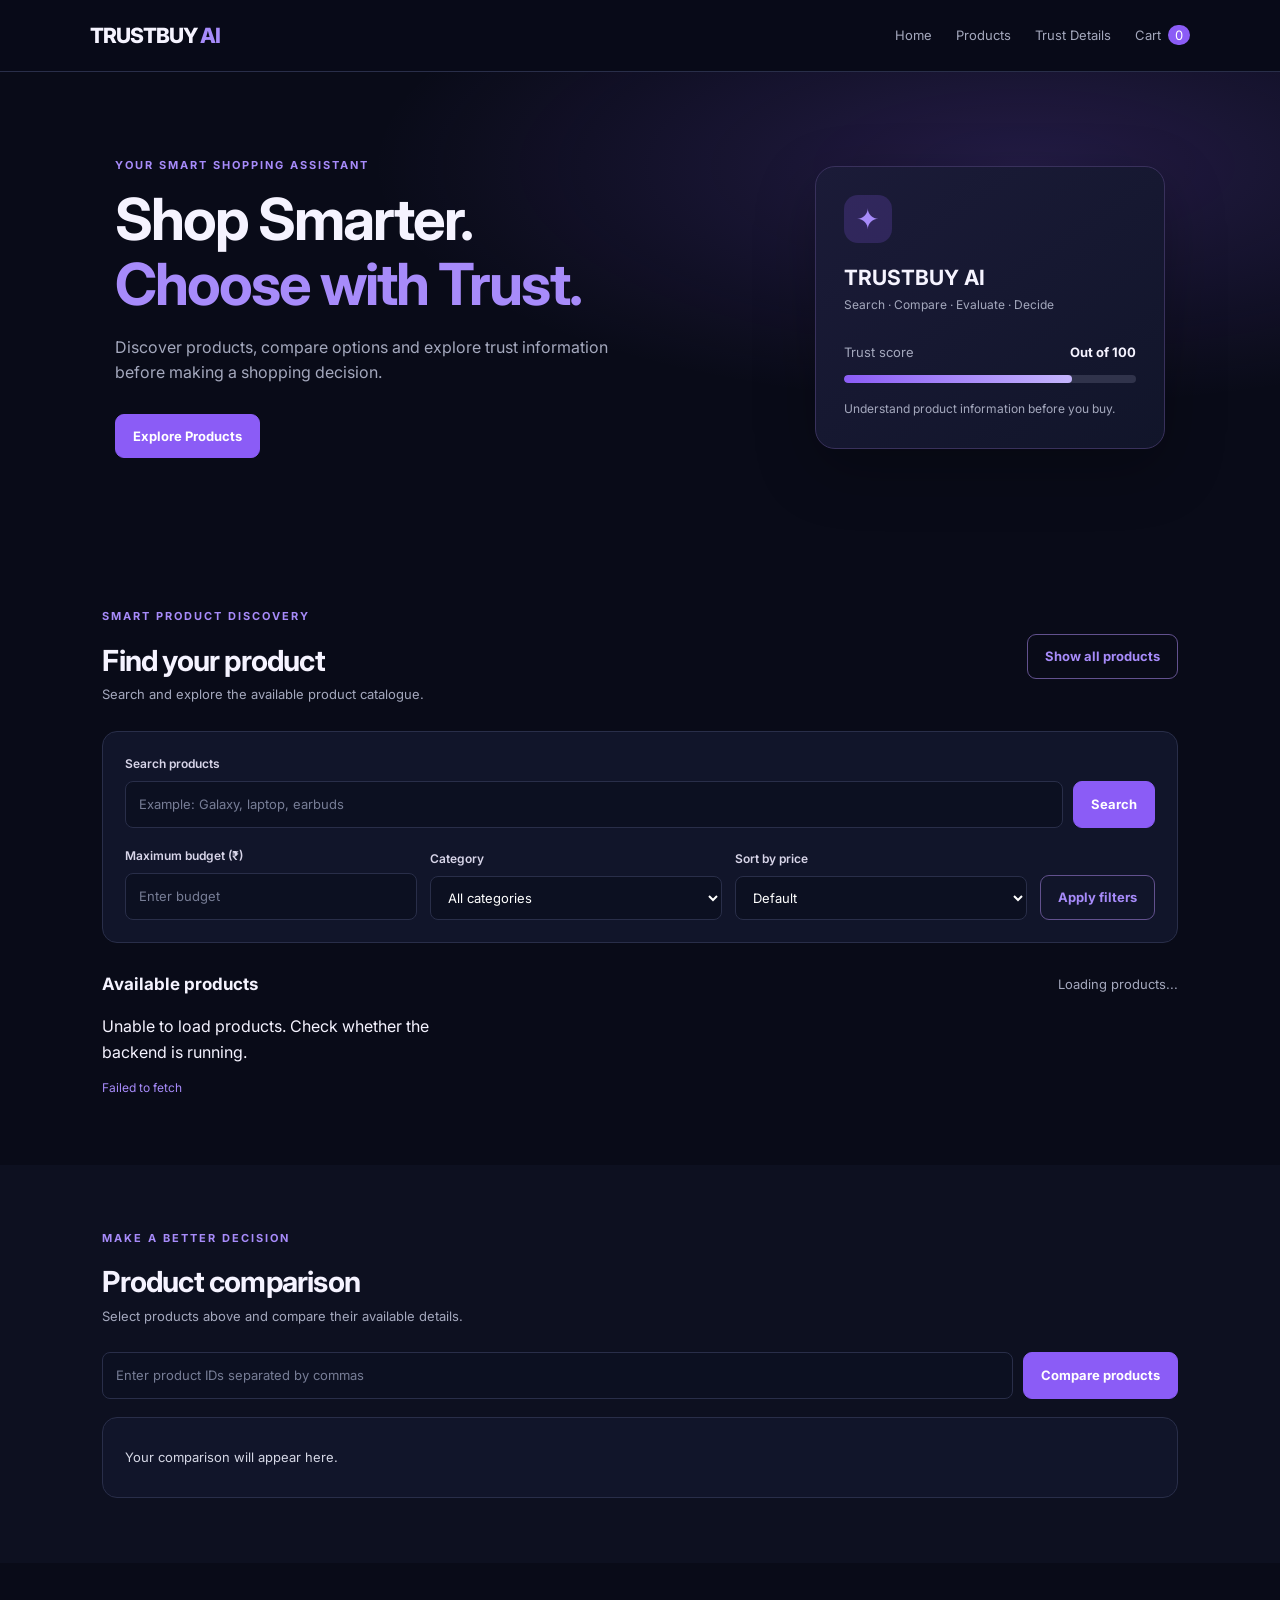
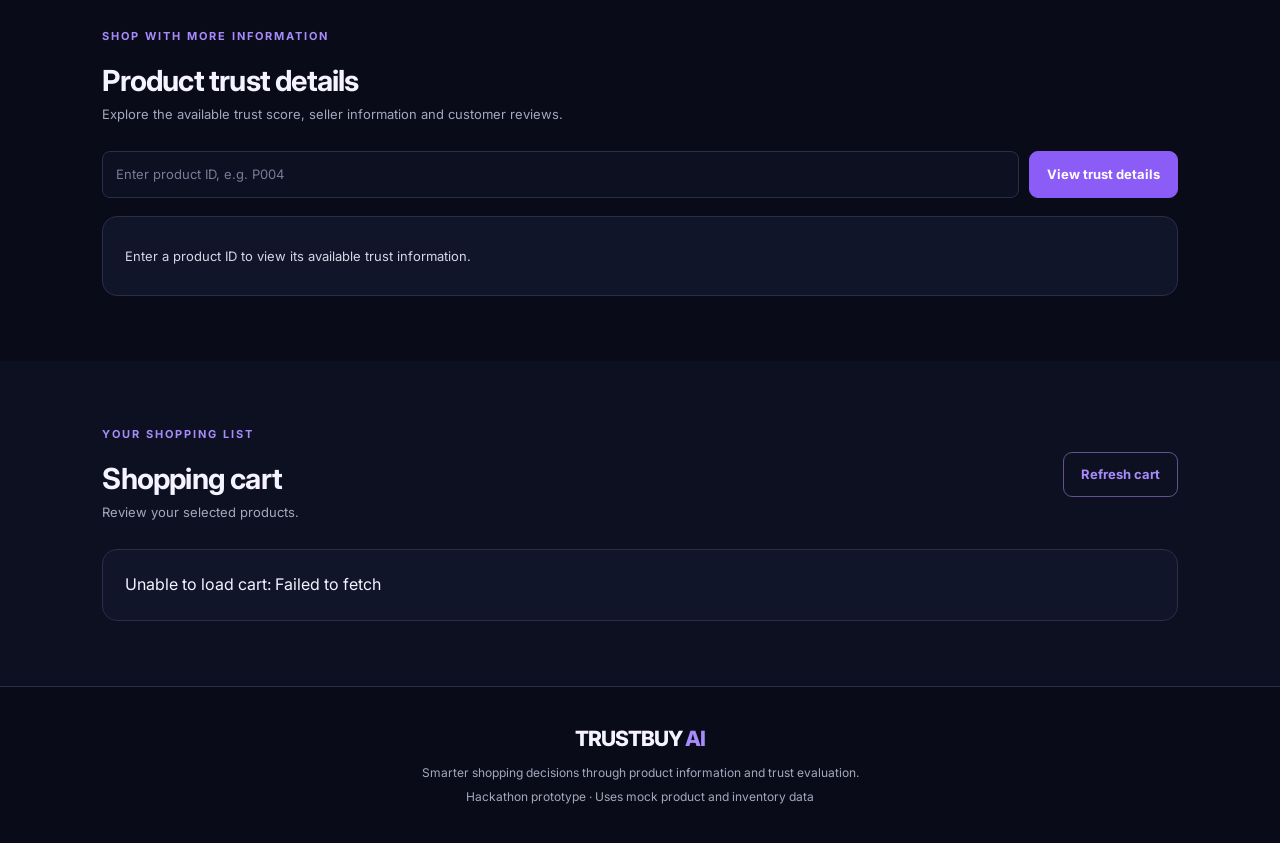
==== commit 0decaaf7: "Update TRUSTBUY AI frontend design" ====
--- a/frontend/index.html
+++ b/frontend/index.html
@@ -1,352 +1,147 @@
-
 <!DOCTYPE html>
 <html lang="en">
 <head>
-    <meta charset="UTF-8">
-    <meta name="viewport" content="width=device-width, initial-scale=1.0">
+  <meta charset="UTF-8">
+  <meta name="viewport" content="width=device-width, initial-scale=1.0">
+  <title>TRUSTBUY AI | Smart Shopping Assistant</title>
+  <link rel="stylesheet" href="style.css">
+</head>
+<body>
+  <header class="navbar">
+    <a class="logo" href="#">TRUSTBUY<span> AI</span></a>
+    <nav>
+      <a href="#home">Home</a>
+      <a href="#products">Products</a>
+      <a href="#trust">Trust Details</a>
+      <a href="#cart">Cart <span id="cart-count">0</span></a>
+    </nav>
+  </header>
 
-    <title>TRUSTBUY AI | Smart Shopping Marketplace</title>
-
-    <link rel="stylesheet" href="style.css">
-</head>
-
-<body>
-
-<!-- HEADER -->
-<header class="topbar">
-
-    <a href="index.html" class="brand">
-        TRUSTBUY<span>AI</span>
-    </a>
-
-    <div class="location">
-        <small>Welcome to</small>
-        <strong>Smart Shopping</strong>
-    </div>
-
-    <div class="header-search">
-        <input
-            id="searchInput"
-            type="text"
-            placeholder="Search products, brands and more..."
-        >
-
-        <button id="searchButton">Search</button>
-    </div>
-
-    <a href="#products" class="nav-link">Products</a>
-
-    <a href="#comparison" class="nav-link">Compare</a>
-
-    <a href="#cart" class="cart-link">
-        🛒 Cart <b id="cartCount">0</b>
-    </a>
-
-</header>
-
-
-<!-- CATEGORY NAVIGATION -->
-<nav class="category-nav">
-
-    <a href="#products">All Products</a>
-    <a href="#products">Mobiles</a>
-    <a href="#products">Electronics</a>
-    <a href="#products">Accessories</a>
-    <a href="#products">Best Deals</a>
-    <a href="#about">About TRUSTBUY</a>
-
-</nav>
-
-
-<main>
-
-    <!-- HERO SECTION -->
-    <section class="hero">
-
-        <div class="hero-text">
-
-            <span class="eyebrow">
-                YOUR AI SHOPPING ASSISTANT
-            </span>
-
-            <h1>
-                Don't Just Shop.<br>
-                <span>Shop with Trust.</span>
-            </h1>
-
-            <p>
-                Discover products, compare prices and check product
-                trust scores before making your shopping decision.
-            </p>
-
-            <a href="#products" class="hero-button">
-                Explore Products →
-            </a>
-
+  <main>
+    <section class="hero" id="home">
+      <div class="hero-content">
+        <p class="eyebrow">YOUR SMART SHOPPING ASSISTANT</p>
+        <h1>Shop Smarter.<br><span>Choose with Trust.</span></h1>
+        <p>Discover products, compare options and explore trust information before making a shopping decision.</p>
+        <a class="primary-button" href="#products">Explore Products</a>
+      </div>
+      <div class="hero-card">
+        <div class="hero-icon">✦</div>
+        <h3>TRUSTBUY AI</h3>
+        <p>Search · Compare · Evaluate · Decide</p>
+        <div class="hero-stat">
+          <span>Trust score</span>
+          <strong>Out of 100</strong>
         </div>
-
-        <div class="hero-visual">
-
-            <div class="hero-circle">🛍️</div>
-
-            <div class="trust-floating">
-
-                <span>🛡️</span>
-
-                <div>
-                    <strong>Trust Evaluation</strong>
-                    <small>Smarter shopping decisions</small>
-                </div>
-
-            </div>
-
-        </div>
-
+        <div class="score-line"><span></span></div>
+        <small>Understand product information before you buy.</small>
+      </div>
     </section>
 
+    <section class="section" id="products">
+      <div class="section-heading">
+        <div>
+          <p class="eyebrow">SMART PRODUCT DISCOVERY</p>
+          <h2>Find your product</h2>
+          <p class="muted">Search and explore the available product catalogue.</p>
+        </div>
+        <button class="outline-button" id="show-all-btn">Show all products</button>
+      </div>
 
-    <!-- BENEFITS -->
-    <section class="benefits">
+      <div class="search-panel">
+        <label for="search-input">Search products</label>
+        <div class="search-row">
+          <input id="search-input" type="search" placeholder="Example: Galaxy, laptop, earbuds">
+          <button class="primary-button" id="search-btn">Search</button>
+        </div>
+        <div class="filters">
+          <div>
+            <label for="budget-input">Maximum budget (₹)</label>
+            <input id="budget-input" type="number" min="0" placeholder="Enter budget">
+          </div>
+          <div>
+            <label for="category-select">Category</label>
+            <select id="category-select">
+              <option value="">All categories</option>
+            </select>
+          </div>
+          <div>
+            <label for="sort-select">Sort by price</label>
+            <select id="sort-select">
+              <option value="">Default</option>
+              <option value="low-to-high">Low to high</option>
+              <option value="high-to-low">High to low</option>
+            </select>
+          </div>
+          <button class="outline-button filter-button" id="filter-btn">Apply filters</button>
+        </div>
+      </div>
 
-        <div>
-            🛡️
-            <span>
-                <strong>Trust Score</strong>
-                <small>Evaluate products</small>
-            </span>
-        </div>
-
-        <div>
-            ⚖️
-            <span>
-                <strong>Compare Products</strong>
-                <small>Choose wisely</small>
-            </span>
-        </div>
-
-        <div>
-            💰
-            <span>
-                <strong>Budget Filter</strong>
-                <small>Shop within budget</small>
-            </span>
-        </div>
-
-        <div>
-            📦
-            <span>
-                <strong>Stock Status</strong>
-                <small>Check availability</small>
-            </span>
-        </div>
-
+      <div class="results-heading">
+        <h3>Available products</h3>
+        <span id="result-count" class="muted">Loading products...</span>
+      </div>
+      <div id="product-list" class="product-grid">
+        <p class="muted">Loading products...</p>
+      </div>
+      <p id="product-message" class="message" role="status"></p>
     </section>
 
-
-    <!-- PRODUCTS SECTION -->
-    <section class="content-section" id="products">
-
-        <div class="section-title">
-
-            <div>
-                <span class="eyebrow">SHOP SMARTER</span>
-
-                <h2>Explore Products</h2>
-
-                <p>
-                    Find the right product with intelligent shopping assistance.
-                </p>
-            </div>
-
+    <section class="section comparison-section" id="comparison">
+      <div class="section-heading">
+        <div>
+          <p class="eyebrow">MAKE A BETTER DECISION</p>
+          <h2>Product comparison</h2>
+          <p class="muted">Select products above and compare their available details.</p>
         </div>
-
-
-        <!-- BUDGET FILTER -->
-        <div class="filter-bar">
-
-            <label for="budgetInput">
-                Maximum budget
-            </label>
-
-            <input
-                type="number"
-                id="budgetInput"
-                placeholder="Enter ₹ amount"
-                min="0"
-            >
-
-            <button id="budgetButton">
-                Apply Filter
-            </button>
-
-            <button id="clearButton" class="light-button">
-                Clear
-            </button>
-
-        </div>
-
-
-        <p id="resultMessage" class="result-message">
-            Search for a product to get started.
-        </p>
-
-
-        <!-- PRODUCT CARDS -->
-        <div id="productList" class="product-grid"></div>
-
+      </div>
+      <div class="compare-controls">
+        <input id="compare-ids" type="text" placeholder="Enter product IDs separated by commas">
+        <button class="primary-button" id="compare-btn">Compare products</button>
+      </div>
+      <div id="comparison-result" class="detail-panel">
+        <p class="muted">Your comparison will appear here.</p>
+      </div>
     </section>
 
-
-    <!-- PRODUCT COMPARISON -->
-    <section
-        class="content-section comparison-section"
-        id="comparison"
-    >
-
-        <div class="section-title">
-
-            <div>
-                <span class="eyebrow">MAKE THE RIGHT CHOICE</span>
-
-                <h2>Product Comparison</h2>
-
-                <p>
-                    Compare up to three products side by side.
-                </p>
-            </div>
-
+    <section class="section trust-section" id="trust">
+      <div class="section-heading">
+        <div>
+          <p class="eyebrow">SHOP WITH MORE INFORMATION</p>
+          <h2>Product trust details</h2>
+          <p class="muted">Explore the available trust score, seller information and customer reviews.</p>
         </div>
-
-        <div id="comparisonContent" class="empty-panel">
-            Select products to compare.
-        </div>
-
+      </div>
+      <div class="trust-search">
+        <input id="trust-product-id" type="text" placeholder="Enter product ID, e.g. P004">
+        <button class="primary-button" id="trust-btn">View trust details</button>
+      </div>
+      <div id="trust-result" class="detail-panel">
+        <p class="muted">Enter a product ID to view its available trust information.</p>
+      </div>
     </section>
 
+    <section class="section cart-section" id="cart">
+      <div class="section-heading">
+        <div>
+          <p class="eyebrow">YOUR SHOPPING LIST</p>
+          <h2>Shopping cart</h2>
+          <p class="muted">Review your selected products.</p>
+        </div>
+        <button class="outline-button" id="refresh-cart-btn">Refresh cart</button>
+      </div>
+      <div id="cart-result" class="detail-panel">
+        <p class="muted">Your cart will appear here.</p>
+      </div>
+    </section>
+  </main>
 
-    <!-- SHOPPING CART -->
-    <section class="content-section" id="cart">
+  <footer>
+    <a class="logo" href="#">TRUSTBUY<span> AI</span></a>
+    <p>Smarter shopping decisions through product information and trust evaluation.</p>
+    <small>Hackathon prototype · Uses mock product and inventory data</small>
+  </footer>
 
-        <div class="section-title">
-
-            <div>
-                <span class="eyebrow">YOUR SHOPPING</span>
-
-                <h2>Shopping Cart</h2>
-
-                <p>
-                    Your selected products in one place.
-                </p>
-            </div>
-
-        </div>
-
-        <div id="cartContent" class="empty-panel">
-            Your cart is empty.
-        </div>
-
-    </section>
-
-
-    <!-- ABOUT SECTION -->
-    <section class="about-section" id="about">
-
-        <div>
-
-            <span class="eyebrow">
-                ABOUT OUR PROJECT
-            </span>
-
-            <h2>
-                Make Every Purchase a Confident One.
-            </h2>
-
-            <p>
-                TRUSTBUY AI is designed to assist shoppers with
-                product discovery, budget filtering, comparison,
-                seller information and trust-score evaluation.
-            </p>
-
-        </div>
-
-        <div class="about-icon">
-            🛡️
-        </div>
-
-    </section>
-
-
-    <!-- AI SHOPPING ASSISTANT -->
-    <section
-        class="content-section"
-        id="ai-assistant"
-    >
-
-        <div class="section-title">
-
-            <div>
-
-                <span class="eyebrow">
-                    POWERED BY AI
-                </span>
-
-                <h2>
-                    AI Shopping Assistant 🤖
-                </h2>
-
-                <p>
-                    Tell us what you need.
-                    Get intelligent shopping recommendations.
-                </p>
-
-            </div>
-
-        </div>
-
-
-        <div class="ai-panel">
-
-            <textarea
-                id="aiQuery"
-                placeholder="Example: Suggest a good Samsung phone under ₹30000"
-                rows="3"
-            ></textarea>
-
-            <button id="aiButton">
-                Get AI Recommendations →
-            </button>
-
-            <div id="aiResult" class="ai-result">
-                Your AI recommendations will appear here.
-            </div>
-
-        </div>
-
-    </section>
-
-</main>
-
-
-<!-- FOOTER -->
-<footer>
-
-    <a href="index.html" class="brand">
-        TRUSTBUY<span>AI</span>
-    </a>
-
-    <p>
-        Shop Smart. Compare Better. Buy with Confidence.
-    </p>
-
-    <small>
-        AGENTX 2026 | TRUSTBUY AI Project
-    </small>
-
-</footer>
-
-
-<!-- JAVASCRIPT -->
-<script src="script.js"></script>
-
+  <script src="script.js"></script>
 </body>
-</html>
+</html>
--- a/frontend/style.css
+++ b/frontend/style.css
@@ -1,900 +1,610 @@
-
-/* =====================================
-   TRUSTBUY AI - COMPLETE STYLESHEET
-===================================== */
+@import url('https://fonts.googleapis.com/css2?family=Inter:wght@400;500;600;700;800&display=swap');
 
 :root {
-    --navy: #142b46;
-    --green: #159765;
-    --light: #f4f7fa;
-    --text: #243447;
-    --muted: #738195;
-    --border: #e5eaf0;
+  --background: #090b18;
+  --surface: #11152a;
+  --surface-light: #191f39;
+  --purple: #8b5cf6;
+  --purple-light: #a78bfa;
+  --text: #f5f3ff;
+  --muted: #a4a8bd;
+  --border: #292e49;
+  --green: #4ade80;
+  --red: #fb7185;
 }
 
 * {
-    margin: 0;
-    padding: 0;
-    box-sizing: border-box;
+  box-sizing: border-box;
+  margin: 0;
+  padding: 0;
 }
 
 html {
-    scroll-behavior: smooth;
+  scroll-behavior: smooth;
 }
 
 body {
-    font-family: Arial, sans-serif;
-    background: var(--light);
-    color: var(--text);
-    line-height: 1.6;
+  font-family: 'Inter', sans-serif;
+  background: var(--background);
+  color: var(--text);
+  line-height: 1.6;
 }
 
 a {
-    text-decoration: none;
-    color: inherit;
+  color: inherit;
+  text-decoration: none;
+}
+
+button, input, select {
+  font: inherit;
 }
 
 button {
-    cursor: pointer;
-    border: none;
-    font-weight: 600;
-    border-radius: 7px;
-    padding: 12px 17px;
-    background: var(--green);
-    color: white;
-}
-
-button:hover {
-    background: #107c52;
-}
-
-button:disabled {
-    opacity: .5;
-    cursor: not-allowed;
-}
-
-input, select, textarea {
-    font: inherit;
-    padding: 12px;
-    border: 1px solid var(--border);
-    border-radius: 7px;
-    outline: none;
-    min-width: 0;
-}
-
-input:focus, select:focus, textarea:focus {
-    border-color: var(--green);
-}
-
-/* HEADER */
-
-.topbar {
-    background: white;
-    min-height: 76px;
-    padding: 12px 5%;
-    display: flex;
-    align-items: center;
-    gap: 22px;
-    justify-content: space-between;
-    flex-wrap: wrap;
-    border-bottom: 1px solid var(--border);
-}
-
-.brand {
-    font-size: 23px;
-    font-weight: 800;
-    color: var(--navy);
-    white-space: nowrap;
-}
-
-.brand span {
-    color: var(--green);
-}
-
-.location {
-    display: flex;
+  cursor: pointer;
+}
+
+.navbar {
+  min-height: 72px;
+  padding: 16px 7%;
+  display: flex;
+  align-items: center;
+  justify-content: space-between;
+  gap: 20px;
+  background: rgba(9, 11, 24, 0.96);
+  border-bottom: 1px solid var(--border);
+  position: sticky;
+  top: 0;
+  z-index: 10;
+}
+
+.logo {
+  font-size: 21px;
+  font-weight: 800;
+  letter-spacing: -1px;
+}
+
+.logo span,
+.hero h1 span {
+  color: var(--purple-light);
+}
+
+.navbar nav {
+  display: flex;
+  gap: 24px;
+  align-items: center;
+  color: var(--muted);
+  font-size: 13px;
+}
+
+.navbar nav a:hover {
+  color: white;
+}
+
+#cart-count {
+  background: var(--purple);
+  color: white;
+  border-radius: 20px;
+  padding: 2px 7px;
+  margin-left: 3px;
+}
+
+.hero {
+  padding: 85px 9%;
+  min-height: 440px;
+  display: grid;
+  grid-template-columns: 1.3fr 0.7fr;
+  align-items: center;
+  gap: 50px;
+  background:
+    radial-gradient(ellipse at 80% 20%, rgba(139, 92, 246, 0.2), transparent 45%),
+    var(--background);
+}
+
+.eyebrow {
+  color: var(--purple-light);
+  font-size: 11px;
+  font-weight: 700;
+  letter-spacing: 2px;
+  margin-bottom: 12px;
+}
+
+.hero h1 {
+  font-size: clamp(36px, 5vw, 58px);
+  line-height: 1.12;
+  letter-spacing: -2px;
+  margin-bottom: 18px;
+}
+
+.hero-content > p:not(.eyebrow) {
+  color: var(--muted);
+  max-width: 530px;
+  margin-bottom: 28px;
+}
+
+.hero-card {
+  padding: 28px;
+  border: 1px solid #39315c;
+  border-radius: 20px;
+  background: linear-gradient(145deg, #1b1b38, #11152a);
+  box-shadow: 0 20px 60px rgba(0, 0, 0, 0.25);
+}
+
+.hero-icon {
+  width: 48px;
+  height: 48px;
+  display: grid;
+  place-items: center;
+  border-radius: 14px;
+  background: rgba(139, 92, 246, 0.2);
+  color: var(--purple-light);
+  font-size: 28px;
+  margin-bottom: 18px;
+}
+
+.hero-card h3 {
+  font-size: 21px;
+}
+
+.hero-card p,
+.hero-card small {
+  color: var(--muted);
+  font-size: 12px;
+}
+
+.hero-stat {
+  display: flex;
+  justify-content: space-between;
+  margin-top: 28px;
+  font-size: 13px;
+}
+
+.hero-stat span {
+  color: var(--muted);
+}
+
+.score-line {
+  height: 8px;
+  border-radius: 10px;
+  background: #30334b;
+  margin: 12px 0;
+  overflow: hidden;
+}
+
+.score-line span {
+  display: block;
+  width: 78%;
+  height: 100%;
+  background: linear-gradient(90deg, #8b5cf6, #c4b5fd);
+  border-radius: inherit;
+}
+
+.primary-button,
+.outline-button {
+  display: inline-flex;
+  align-items: center;
+  justify-content: center;
+  border-radius: 9px;
+  padding: 11px 17px;
+  font-size: 13px;
+  font-weight: 700;
+  transition: 0.2s;
+}
+
+.primary-button {
+  background: var(--purple);
+  border: 1px solid var(--purple);
+  color: white;
+}
+
+.primary-button:hover {
+  background: #7543e8;
+  transform: translateY(-1px);
+}
+
+.outline-button {
+  color: var(--purple-light);
+  background: transparent;
+  border: 1px solid #62518e;
+}
+
+.outline-button:hover {
+  background: rgba(139, 92, 246, 0.12);
+}
+
+.section {
+  padding: 65px 8%;
+  scroll-margin-top: 75px;
+}
+
+.section-heading {
+  display: flex;
+  align-items: center;
+  justify-content: space-between;
+  gap: 20px;
+  margin-bottom: 26px;
+}
+
+.section-heading h2 {
+  font-size: 29px;
+  letter-spacing: -0.8px;
+}
+
+.muted {
+  color: var(--muted);
+  font-size: 13px;
+}
+
+.search-panel,
+.detail-panel {
+  background: var(--surface);
+  border: 1px solid var(--border);
+  border-radius: 15px;
+  padding: 22px;
+}
+
+.search-panel label,
+.trust-search label,
+.filters label {
+  display: block;
+  color: #d8d5e9;
+  font-size: 12px;
+  font-weight: 600;
+  margin-bottom: 8px;
+}
+
+.search-row,
+.compare-controls,
+.trust-search {
+  display: flex;
+  gap: 10px;
+}
+
+input,
+select {
+  width: 100%;
+  min-width: 0;
+  padding: 12px 13px;
+  border-radius: 8px;
+  border: 1px solid var(--border);
+  background: #0c1021;
+  color: white;
+  outline: none;
+  font-size: 13px;
+}
+
+input:focus,
+select:focus {
+  border-color: var(--purple);
+}
+
+input::placeholder {
+  color: #777d96;
+}
+
+.filters {
+  display: grid;
+  grid-template-columns: 1fr 1fr 1fr auto;
+  align-items: end;
+  gap: 13px;
+  margin-top: 18px;
+}
+
+.filter-button {
+  min-height: 42px;
+}
+
+.results-heading {
+  display: flex;
+  align-items: center;
+  justify-content: space-between;
+  margin: 28px 0 16px;
+}
+
+.results-heading h3 {
+  font-size: 17px;
+}
+
+.product-grid {
+  display: grid;
+  grid-template-columns: repeat(3, minmax(0, 1fr));
+  gap: 18px;
+}
+
+.product-card {
+  background: var(--surface);
+  border: 1px solid var(--border);
+  border-radius: 14px;
+  padding: 20px;
+  transition: 0.2s;
+}
+
+.product-card:hover {
+  border-color: #6850a8;
+  transform: translateY(-3px);
+}
+
+.product-top {
+  display: flex;
+  justify-content: space-between;
+  gap: 10px;
+  align-items: center;
+  margin-bottom: 15px;
+}
+
+.product-category {
+  color: var(--purple-light);
+  font-size: 11px;
+  text-transform: uppercase;
+  font-weight: 700;
+}
+
+.product-id {
+  color: var(--muted);
+  font-size: 11px;
+}
+
+.product-card h3 {
+  font-size: 17px;
+  margin-bottom: 6px;
+}
+
+.product-description {
+  color: var(--muted);
+  font-size: 12px;
+  min-height: 38px;
+  margin-bottom: 15px;
+}
+
+.product-price {
+  font-size: 21px;
+  font-weight: 800;
+  margin-bottom: 12px;
+}
+
+.product-meta {
+  display: flex;
+  flex-wrap: wrap;
+  gap: 7px;
+  margin-bottom: 15px;
+}
+
+.pill {
+  padding: 5px 8px;
+  border-radius: 20px;
+  background: #252943;
+  color: #d5d2e8;
+  font-size: 10px;
+}
+
+.pill.available {
+  color: var(--green);
+  background: rgba(74, 222, 128, 0.1);
+}
+
+.pill.unavailable {
+  color: var(--red);
+  background: rgba(251, 113, 133, 0.1);
+}
+
+.product-actions {
+  display: flex;
+  flex-wrap: wrap;
+  gap: 8px;
+}
+
+.product-actions button {
+  flex: 1;
+  min-width: 95px;
+  padding: 9px 8px;
+  font-size: 11px;
+}
+
+.product-actions .small-button {
+  border: 1px solid var(--border);
+  border-radius: 8px;
+  background: #1b2038;
+  color: white;
+}
+
+.product-actions .small-button:hover {
+  border-color: var(--purple);
+}
+
+.message {
+  min-height: 22px;
+  color: var(--purple-light);
+  font-size: 12px;
+  margin-top: 12px;
+}
+
+.comparison-section,
+.cart-section {
+  background: #0d1020;
+}
+
+.compare-controls input,
+.trust-search input {
+  flex: 1;
+}
+
+.detail-panel {
+  margin-top: 18px;
+  overflow-x: auto;
+}
+
+.detail-panel h3 {
+  margin-bottom: 14px;
+}
+
+.detail-panel p {
+  font-size: 13px;
+  margin: 7px 0;
+  color: #d5d7e5;
+}
+
+.data-table {
+  width: 100%;
+  border-collapse: collapse;
+  min-width: 400px;
+  font-size: 12px;
+}
+
+.data-table th,
+.data-table td {
+  border-bottom: 1px solid var(--border);
+  padding: 12px;
+  text-align: left;
+}
+
+.data-table th {
+  color: var(--purple-light);
+}
+
+.score-display {
+  display: flex;
+  align-items: center;
+  gap: 20px;
+  flex-wrap: wrap;
+  margin: 15px 0;
+}
+
+.score-number {
+  font-size: 42px;
+  font-weight: 800;
+  color: var(--purple-light);
+}
+
+.score-number small {
+  font-size: 14px;
+  color: var(--muted);
+}
+
+.trust-bar {
+  height: 9px;
+  background: #2b304a;
+  border-radius: 20px;
+  overflow: hidden;
+  margin: 10px 0 20px;
+}
+
+.trust-bar span {
+  display: block;
+  height: 100%;
+  background: linear-gradient(90deg, #8b5cf6, #4ade80);
+}
+
+.cart-item {
+  display: flex;
+  justify-content: space-between;
+  align-items: center;
+  gap: 15px;
+  border-bottom: 1px solid var(--border);
+  padding: 13px 0;
+}
+
+.cart-item:last-child {
+  border-bottom: 0;
+}
+
+.cart-item button {
+  padding: 7px 10px;
+  border: 1px solid #744458;
+  border-radius: 7px;
+  background: transparent;
+  color: #fb9aaa;
+  font-size: 11px;
+}
+
+.cart-total {
+  text-align: right;
+  font-size: 18px;
+  font-weight: 800;
+  margin-top: 15px;
+}
+
+footer {
+  text-align: center;
+  padding: 35px 20px;
+  border-top: 1px solid var(--border);
+}
+
+footer p,
+footer small {
+  color: var(--muted);
+  font-size: 12px;
+  margin-top: 8px;
+}
+
+@media (max-width: 900px) {
+  .hero {
+    grid-template-columns: 1fr 0.8fr;
+    padding: 65px 6%;
+  }
+
+  .section {
+    padding: 55px 6%;
+  }
+
+  .product-grid {
+    grid-template-columns: repeat(2, minmax(0, 1fr));
+  }
+
+  .filters {
+    grid-template-columns: 1fr 1fr;
+  }
+}
+
+@media (max-width: 600px) {
+  .navbar {
+    align-items: flex-start;
     flex-direction: column;
-    font-size: 12px;
-}
-
-.location small {
-    color: var(--muted);
-}
-
-.header-search {
-    display: flex;
-    flex: 1;
-    max-width: 520px;
-}
-
-.header-search input {
-    flex: 1;
-    border-radius: 7px 0 0 7px;
-    background: #f8fafc;
-}
-
-.header-search button {
-    border-radius: 0 7px 7px 0;
-}
-
-.nav-link {
-    font-size: 14px;
-    font-weight: 600;
-}
-
-.cart-link {
-    color: var(--green);
-    font-weight: bold;
-}
-
-/* LOGIN AND REGISTER NAVIGATION */
-
-.auth-nav {
-    display: flex;
-    align-items: center;
-    gap: 10px;
-}
-
-.login-nav {
-    color: var(--navy);
-    font-weight: bold;
-    font-size: 13px;
-    padding: 10px 15px;
-    border: 1px solid var(--green);
-    border-radius: 7px;
-}
-
-.login-nav:hover {
-    background: #eaf7ef;
-}
-
-.register-nav {
-    color: white;
-    background: var(--green);
-    font-weight: bold;
-    font-size: 13px;
-    padding: 10px 15px;
-    border-radius: 7px;
-}
-
-.register-nav:hover {
-    background: #107c52;
-}
-
-/* CATEGORY NAV */
-
-.category-nav {
-    background: var(--navy);
-    color: white;
-    padding: 13px 5%;
-    display: flex;
-    gap: 32px;
+    padding: 14px 5%;
+  }
+
+  .navbar nav {
+    width: 100%;
+    gap: 15px;
     overflow-x: auto;
     white-space: nowrap;
-    font-size: 13px;
-}
-
-.category-nav a:hover {
-    color: #9de2bd;
-}
-
-/* HERO */
-
-.hero {
-    margin: 25px 5%;
-    padding: 55px 7%;
-    min-height: 340px;
-    border-radius: 15px;
-    background: linear-gradient(115deg, #142b46, #245b62);
-    color: white;
-    display: flex;
-    justify-content: space-between;
-    align-items: center;
+    font-size: 12px;
+  }
+
+  .hero {
+    grid-template-columns: 1fr;
+    padding: 55px 6%;
     gap: 30px;
-    overflow: hidden;
-}
-
-.hero-text {
-    max-width: 570px;
-}
-
-.eyebrow {
-    color: var(--green);
-    font-size: 11px;
-    font-weight: 800;
-    letter-spacing: 1.7px;
-}
-
-.hero .eyebrow {
-    color: #9de2bd;
-}
-
-.hero h1 {
-    font-size: clamp(34px, 5vw, 53px);
-    line-height: 1.15;
-    margin: 16px 0;
-}
-
-.hero h1 span {
-    color: #9de2bd;
-}
-
-.hero p {
-    color: #d6e3ec;
-    margin-bottom: 25px;
-    max-width: 480px;
-}
-
-.hero-button {
-    display: inline-block;
-    background: white;
-    color: var(--navy);
-    padding: 12px 21px;
-    border-radius: 7px;
-    font-weight: bold;
-}
-
-.hero-visual {
-    position: relative;
-    min-width: 230px;
-    min-height: 220px;
-    display: grid;
-    place-items: center;
-}
-
-.hero-circle {
-    width: 205px;
-    height: 205px;
-    border-radius: 50%;
-    background: rgba(255,255,255,.13);
-    border: 1px solid rgba(255,255,255,.25);
-    display: grid;
-    place-items: center;
-    font-size: 100px;
-}
-
-.trust-floating {
-    position: absolute;
-    bottom: 0;
-    left: -35px;
-    background: white;
-    color: var(--navy);
-    border-radius: 10px;
-    padding: 12px;
-    display: flex;
-    gap: 10px;
-    align-items: center;
-    box-shadow: 0 5px 20px #0002;
-}
-
-.trust-floating span {
-    font-size: 25px;
-}
-
-.trust-floating div {
-    display: flex;
+  }
+
+  .hero h1 {
+    font-size: 40px;
+  }
+
+  .section {
+    padding: 45px 5%;
+  }
+
+  .section-heading {
+    align-items: flex-start;
     flex-direction: column;
-}
-
-.trust-floating small {
-    color: var(--muted);
-    font-size: 10px;
-}
-
-/* BENEFITS */
-
-.benefits {
-    margin: 25px 5%;
-    padding: 22px;
-    background: white;
-    border: 1px solid var(--border);
-    border-radius: 10px;
-    display: grid;
-    grid-template-columns: repeat(4, 1fr);
-    gap: 20px;
-}
-
-.benefits > div {
-    display: flex;
-    gap: 12px;
-    align-items: center;
-    font-size: 25px;
-}
-
-.benefits span {
-    display: flex;
+  }
+
+  .search-row,
+  .compare-controls,
+  .trust-search {
     flex-direction: column;
-}
-
-.benefits strong {
-    font-size: 13px;
-}
-
-.benefits small {
-    color: var(--muted);
-    font-size: 11px;
-}
-
-/* CONTENT */
-
-.content-section {
-    padding: 55px 5%;
-}
-
-.section-title {
-    display: flex;
-    justify-content: space-between;
-    margin-bottom: 25px;
-}
-
-.section-title h2 {
-    color: var(--navy);
-    font-size: 29px;
-    margin: 5px 0;
-}
-
-.section-title p {
-    color: var(--muted);
-    font-size: 14px;
-}
-
-.filter-bar {
-    display: flex;
-    align-items: center;
-    gap: 12px;
-    flex-wrap: wrap;
-    background: white;
-    padding: 16px;
-    border: 1px solid var(--border);
-    border-radius: 9px;
-    margin-bottom: 20px;
-}
-
-.filter-bar label {
-    font-size: 13px;
-    font-weight: bold;
-}
-
-.filter-bar input {
-    width: 180px;
-}
-
-.light-button {
-    background: #e9eef3;
-    color: var(--navy);
-}
-
-.result-message {
-    color: var(--muted);
-    font-size: 13px;
-    margin: 15px 0;
-}
-
-/* PRODUCT CARDS */
-
-.product-grid {
-    display: grid;
-    grid-template-columns: repeat(4, minmax(0, 1fr));
-    gap: 20px;
-}
-
-.product-card {
-    background: white;
-    border: 1px solid var(--border);
-    border-radius: 11px;
-    padding: 17px;
-    transition: .2s;
-    min-width: 0;
-}
-
-.product-card:hover {
-    transform: translateY(-4px);
-    box-shadow: 0 8px 22px #172c4414;
-    border-color: #b7daca;
-}
-
-.product-image {
-    height: 135px;
-    background: #edf4f1;
-    display: grid;
-    place-items: center;
-    font-size: 65px;
-    border-radius: 8px;
-    margin-bottom: 15px;
-}
-
-.product-card h3 {
-    font-size: 16px;
-    color: var(--navy);
-    overflow-wrap: anywhere;
-    margin-bottom: 8px;
-}
-
-.product-card p {
-    font-size: 12px;
-    color: var(--muted);
-    margin: 5px 0;
-    overflow-wrap: anywhere;
-}
-
-.product-card .product-price {
-    font-size: 21px;
-    color: var(--navy);
-    font-weight: 800;
-    margin: 9px 0;
-}
-
-.stock-good {
-    color: var(--green) !important;
-    font-weight: bold;
-}
-
-.stock-bad {
-    color: #c24141 !important;
-    font-weight: bold;
-}
-
-.product-actions {
-    display: grid;
-    grid-template-columns: 1fr 1fr;
-    gap: 7px;
-    margin-top: 13px;
-}
-
-.product-actions button {
-    padding: 9px 4px;
-    font-size: 11px;
-}
-
-.trust-button {
+  }
+
+  .filters,
+  .product-grid {
+    grid-template-columns: 1fr;
+  }
+
+  .filter-button {
     width: 100%;
-    margin-top: 9px;
-    background: var(--navy);
-    font-size: 12px;
-}
-
-.trust-button:hover {
-    background: #23486d;
-}
-
-.trust-result {
-    background: #eaf7ef;
-    border: 1px solid #c6e8d2;
-    color: #137347;
-    border-radius: 7px;
-    padding: 9px;
-    margin-top: 10px;
-    font-size: 13px;
-    font-weight: bold;
-}
-
-/* COMPARISON AND CART */
-
-.comparison-section {
-    background: #edf2f6;
-}
-
-.empty-panel {
-    background: white;
-    border: 1px solid var(--border);
-    border-radius: 10px;
-    padding: 22px;
-    overflow-x: auto;
-    color: var(--muted);
-}
-
-.empty-panel table {
-    width: 100%;
-    min-width: 420px;
-    border-collapse: collapse;
-}
-
-.empty-panel th,
-.empty-panel td {
-    text-align: left;
-    padding: 13px;
-    border-bottom: 1px solid var(--border);
-}
-
-.empty-panel th {
-    color: var(--navy);
-}
-
-.cart-item {
-    display: flex;
-    align-items: center;
-    justify-content: space-between;
-    gap: 15px;
-    padding: 13px 0;
-    border-bottom: 1px solid var(--border);
-}
-
-.cart-item strong {
-    color: var(--navy);
-}
-
-.cart-item p {
-    font-size: 13px;
-}
-
-.remove-button {
-    background: #c34444;
-}
-
-.cart-total {
-    color: var(--green);
-    font-size: 21px;
-    font-weight: bold;
-    margin-top: 18px;
-}
-
-/* ABOUT AND FOOTER */
-
-.about-section {
-    margin: 30px 5%;
-    padding: 35px 6%;
-    background: #e6f2ed;
-    border-radius: 12px;
-    display: flex;
-    justify-content: space-between;
-    align-items: center;
-    gap: 25px;
-}
-
-.about-section h2 {
-    color: var(--navy);
-    font-size: 27px;
-    margin: 8px 0;
-}
-
-.about-section p {
-    color: var(--muted);
-    max-width: 650px;
-}
-
-.about-icon {
-    font-size: 75px;
-}
-
-footer {
-    text-align: center;
-    background: var(--navy);
-    color: white;
-    padding: 32px 15px;
-}
-
-footer .brand {
-    color: white;
-}
-
-footer p {
-    font-size: 13px;
-    margin: 7px 0;
-}
-
-footer small {
-    color: #bdcbd8;
-}
-
-/* AI ASSISTANT */
-
-.ai-panel {
-    background: white;
-    border: 1px solid var(--border);
-    border-radius: 12px;
-    padding: 22px;
-}
-
-.ai-panel textarea {
-    width: 100%;
-    padding: 15px;
-    border: 1px solid var(--border);
-    border-radius: 8px;
-    font: inherit;
-    resize: vertical;
-    margin-bottom: 12px;
-}
-
-.ai-result {
-    margin-top: 22px;
-    background: transparent;
-    padding: 0;
-    white-space: normal;
-    overflow-wrap: anywhere;
-}
-
-.ai-heading {
-    color: var(--navy);
-    margin-bottom: 8px;
-}
-
-.ai-summary {
-    color: var(--muted);
-    font-size: 14px;
-    margin-bottom: 20px;
-}
-
-.ai-product-grid {
-    display: grid;
-    grid-template-columns: repeat(auto-fit, minmax(230px, 1fr));
-    gap: 18px;
-}
-
-.ai-product-card {
-    background: white;
-    padding: 20px;
-    border-radius: 12px;
-    border: 1px solid var(--border);
-    box-shadow: 0 4px 15px #142b4610;
-}
-
-.ai-product-icon {
-    height: 110px;
-    background: #edf4f1;
-    display: grid;
-    place-items: center;
-    font-size: 55px;
-    border-radius: 9px;
-    margin-bottom: 15px;
-}
-
-.ai-product-card h3 {
-    color: var(--navy);
-    font-size: 18px;
-}
-
-.ai-price {
-    color: var(--green);
-    font-size: 25px;
-    font-weight: 800;
-    margin: 8px 0;
-}
-
-.ai-detail {
-    color: var(--muted);
-    font-size: 13px;
-    margin: 5px 0;
-}
-
-.ai-stock {
-    padding: 7px 10px;
-    border-radius: 6px;
-    display: inline-block;
-    margin: 12px 0;
-    font-size: 12px;
-    font-weight: bold;
-}
-
-.ai-available {
-    background: #e4f6ec;
-    color: var(--green);
-}
-
-.ai-unavailable {
-    background: #ffe8e8;
-    color: #c03939;
-}
-
-.ai-action {
-    width: 100%;
-    margin-top: 9px;
-}
-
-.ai-trust {
-    background: var(--navy);
-}
-
-.ai-stock-button {
-    background: var(--green);
-}
-
-.ai-verification {
-    background: #f1f6f9;
-    border-radius: 7px;
-    padding: 10px;
-    font-size: 13px;
-    margin-top: 10px;
-    color: var(--navy);
-}
-
-.ai-insight {
-    background: #e9f6ef;
-    border-left: 4px solid var(--green);
-    padding: 15px;
-    border-radius: 7px;
-    margin-top: 20px;
-    color: #176b49;
-}
-
-/* LOGIN AND REGISTRATION */
-
-.auth-page {
-    min-height: 100vh;
-    display: flex;
-    justify-content: center;
-    align-items: center;
-    padding: 25px;
-    background: linear-gradient(135deg, #142b46, #245b62);
-}
-
-.auth-container {
-    width: 100%;
-    max-width: 440px;
-    background: white;
-    padding: 38px;
-    border-radius: 16px;
-    box-shadow: 0 15px 45px #0003;
-}
-
-.auth-container .brand {
-    display: block;
-    text-align: center;
-    font-size: 27px;
-    margin-bottom: 18px;
-}
-
-.auth-icon {
-    font-size: 48px;
-    text-align: center;
-    margin: 10px 0;
-}
-
-.auth-container h1 {
-    text-align: center;
-    color: var(--navy);
-    margin-bottom: 5px;
-}
-
-.auth-container > p {
-    text-align: center;
-    color: var(--muted);
-    margin-bottom: 20px;
-}
-
-.auth-container form {
-    display: flex;
+  }
+
+  .cart-item {
+    align-items: flex-start;
     flex-direction: column;
-    gap: 11px;
-}
-
-.auth-container label {
-    font-size: 13px;
-    font-weight: bold;
-    color: var(--text);
-}
-
-.auth-container input {
-    width: 100%;
-    padding: 13px;
-    border: 1px solid #dce3e9;
-    border-radius: 7px;
-}
-
-.auth-container input:focus {
-    border-color: var(--green);
-}
-
-.auth-container button {
-    width: 100%;
-    margin-top: 12px;
-    padding: 14px;
-    background: var(--green);
-    font-size: 14px;
-}
-
-.auth-container button:hover {
-    background: #107c52;
-}
-
-.auth-message {
-    font-size: 13px;
-    margin-top: 15px;
-    text-align: center;
-}
-
-.auth-switch {
-    text-align: center;
-    font-size: 13px;
-    margin-top: 22px;
-    color: var(--muted);
-}
-
-.auth-switch a {
-    color: var(--green);
-    font-weight: bold;
-}
-
-.back-home {
-    display: block;
-    text-align: center;
-    margin-top: 20px;
-    font-size: 13px;
-    color: var(--navy);
-}
-
-/* CATEGORY SELECT */
-
-#categorySelect {
-    min-width: 180px;
-    background: white;
-}
-
-/* RESPONSIVE DESIGN */
-
-@media (max-width: 1050px) {
-    .product-grid {
-        grid-template-columns: repeat(3, minmax(0, 1fr));
-    }
-
-    .location {
-        display: none;
-    }
-}
-
-@media (max-width: 750px) {
-    .topbar {
-        gap: 12px;
-    }
-
-    .header-search {
-        order: 3;
-        flex-basis: 100%;
-        max-width: none;
-    }
-
-    .hero {
-        padding: 40px 25px;
-    }
-
-    .hero-visual {
-        display: none;
-    }
-
-    .benefits {
-        grid-template-columns: repeat(2, 1fr);
-    }
-
-    .product-grid {
-        grid-template-columns: repeat(2, minmax(0, 1fr));
-    }
-
-    .auth-nav {
-        width: 100%;
-        justify-content: flex-end;
-    }
-}
-
-@media (max-width: 480px) {
-    .product-grid {
-        grid-template-columns: 1fr;
-    }
-
-    .benefits {
-        grid-template-columns: 1fr 1fr;
-        padding: 13px;
-    }
-
-    .benefits > div {
-        font-size: 20px;
-    }
-
-    .filter-bar input {
-        width: 100%;
-    }
-
-    .about-icon {
-        display: none;
-    }
-
-    .hero {
-        margin: 12px;
-    }
-
-    .content-section {
-        padding: 38px 15px;
-    }
-
-    .auth-container {
-        padding: 25px 20px;
-    }
-}
+  }
+}
